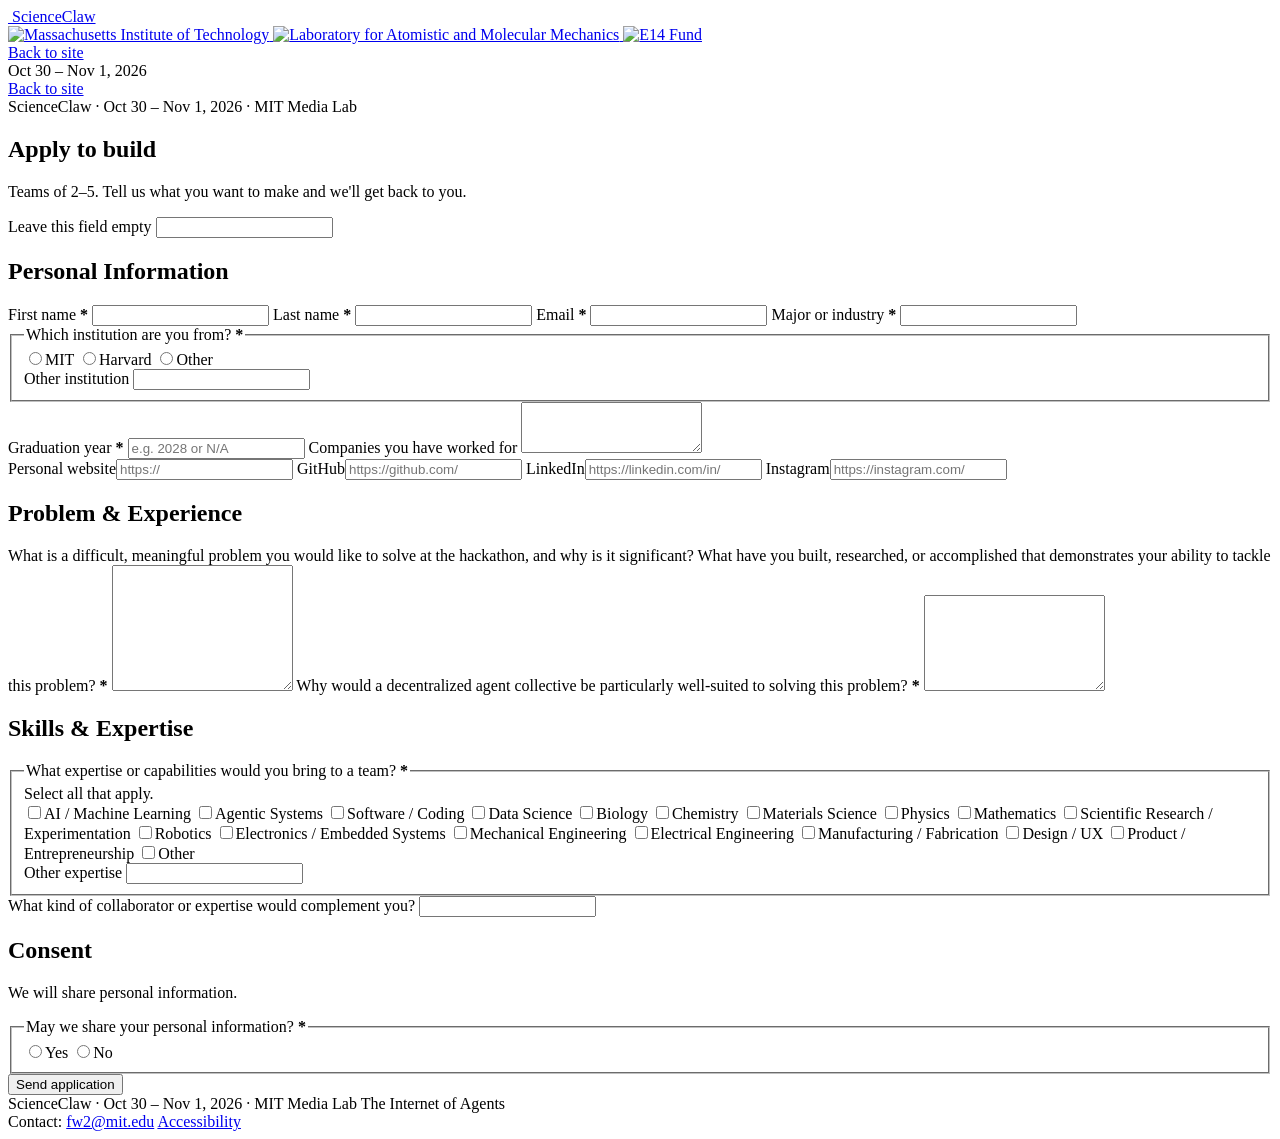
==== swarm/apply.html @ 1d2190c3 "feat: cut over to scienceclawhack.ai" ====
<!DOCTYPE html>
<html lang="en">
<head>
  <meta charset="UTF-8" />
  <meta name="viewport" content="width=device-width, initial-scale=1.0" />
  <title>Apply — ScienceClaw · The Internet of Agents Hackathon</title>
  <meta name="description" content="Apply to the ScienceClaw hackathon. MIT Media Lab, Oct 30 – Nov 1, 2026." />
  <link rel="canonical" href="https://scienceclawhack.ai/apply.html" />
  <link rel="icon" type="image/svg+xml" href="assets/logos/scienceclaw-favicon.svg?v=3" />
  <link rel="icon" type="image/png" sizes="32x32" href="assets/logos/scienceclaw-favicon-32.png?v=3" />
  <link rel="icon" type="image/x-icon" href="assets/logos/favicon.ico?v=3" />
  <link rel="apple-touch-icon" sizes="180x180" href="assets/logos/apple-touch-icon.png?v=3" />
  <link rel="preconnect" href="https://fonts.googleapis.com" />
  <link rel="preconnect" href="https://fonts.gstatic.com" crossorigin />
  <link href="https://fonts.googleapis.com/css2?family=Bitter:ital,opsz,wght@0,6..12,300;0,6..12,400;0,6..12,600;1,6..12,300;1,6..12,400&family=Inter:wght@300;400;500;600&family=IBM+Plex+Mono:wght@400;700&display=swap" rel="stylesheet" />
  <link rel="stylesheet" href="css/styles.css" />
</head>
<body class="apply-page">

  <!-- Unified identity and navigation header -->
  <header class="nav nav--scrolled">
    <div class="nav__identity-row" aria-label="Hackathon organizers">
      <a class="identity identity--scienceclaw" href="index.html" aria-label="ScienceClaw Hackathon home">
        <img class="identity__scienceclaw-mark" src="assets/logos/scienceclaw-mark.svg" alt="" />
        <span class="identity__scienceclaw-word">ScienceClaw</span>
      </a>
      <div class="identity__institutions">
        <a class="identity identity--mit" href="https://www.mit.edu/" target="_blank"
          rel="noopener noreferrer" aria-label="Visit the MIT website">
          <img src="assets/logos/mit-lockup.svg" alt="Massachusetts Institute of Technology" />
        </a>
        <a class="identity identity--lamm" href="https://lamm.mit.edu/" target="_blank"
          rel="noopener noreferrer" aria-label="Visit the LAMM website">
          <img class="identity__lamm-logo" src="assets/logos/LOGO_LAMM_full_black.svg"
            alt="Laboratory for Atomistic and Molecular Mechanics" />
        </a>
        <a class="identity identity--e14" href="https://www.e14.vc/" target="_blank"
          rel="noopener noreferrer" aria-label="Visit the E14 Fund website">
          <img src="assets/logos/e14-logo.svg" alt="E14 Fund" />
        </a>
      </div>
      <a class="nav__mobile-action" href="index.html">Back to site</a>
    </div>
    <div class="nav__bar nav__bar--apply">
      <span class="nav__date">Oct 30 – Nov 1, 2026</span>
      <nav class="nav__links" aria-label="Application navigation">
        <a href="index.html">Back to site</a>
      </nav>
    </div>
  </header>

  <main class="apply-main">
    <section class="apply-page__inner">
      <span class="apply__kicker">ScienceClaw · Oct 30 – Nov 1, 2026 · MIT Media Lab</span>
      <h1 class="apply-page__title">Apply to build</h1>
      <p class="apply-page__sub">Teams of 2–5. Tell us what you want to make and we'll get back to you.</p>

      <form class="apply-form" id="app-form" action="https://formspree.io/f/mljeldnn" method="POST">
        <input type="hidden" name="_subject" value="New ScienceClaw Hackathon application" />
        <label class="form-honeypot" aria-hidden="true">
          Leave this field empty
          <input name="_gotcha" type="text" tabindex="-1" autocomplete="off" />
        </label>

        <section class="apply-form__section" aria-labelledby="personal-info-heading">
          <h2 class="apply-form__section-title" id="personal-info-heading">Personal Information</h2>

          <div class="apply-form__grid">
            <label class="field">
              <span class="field__label">First name <b>*</b></span>
              <input name="first_name" type="text" autocomplete="given-name" required />
            </label>
            <label class="field">
              <span class="field__label">Last name <b>*</b></span>
              <input name="last_name" type="text" autocomplete="family-name" required />
            </label>
            <label class="field">
              <span class="field__label">Email <b>*</b></span>
              <input name="email" type="email" autocomplete="email" required />
            </label>
            <label class="field">
              <span class="field__label">Major or industry <b>*</b></span>
              <input name="major_or_industry" type="text" required />
            </label>
          </div>

          <fieldset class="question-group">
            <legend class="field__label">Which institution are you from? <b>*</b></legend>
            <div class="apply-form__choices">
              <label class="chk"><input type="radio" name="institution" value="MIT" required /><span>MIT</span></label>
              <label class="chk"><input type="radio" name="institution" value="Harvard" /><span>Harvard</span></label>
              <label class="chk"><input id="institution-other-choice" type="radio" name="institution" value="Other" /><span>Other</span></label>
            </div>
            <label class="field field--other">
              <span class="field__label">Other institution</span>
              <input id="institution-other" name="institution_other" type="text" autocomplete="organization" />
            </label>
          </fieldset>

          <div class="apply-form__grid">
            <label class="field">
              <span class="field__label">Graduation year <b>*</b></span>
              <input name="graduation_year" type="text" inputmode="numeric" placeholder="e.g. 2028 or N/A" required />
            </label>
            <label class="field">
              <span class="field__label">Companies you have worked for</span>
              <textarea name="companies" rows="3"></textarea>
            </label>
          </div>

          <div class="apply-form__grid">
            <label class="field"><span class="field__label">Personal website</span><input name="personal_website" type="url" placeholder="https://" /></label>
            <label class="field"><span class="field__label">GitHub</span><input name="github" type="url" placeholder="https://github.com/" /></label>
            <label class="field"><span class="field__label">LinkedIn</span><input name="linkedin" type="url" placeholder="https://linkedin.com/in/" /></label>
            <label class="field"><span class="field__label">Instagram</span><input name="instagram" type="url" placeholder="https://instagram.com/" /></label>
          </div>
        </section>

        <section class="apply-form__section" aria-labelledby="problem-heading">
          <h2 class="apply-form__section-title" id="problem-heading">Problem &amp; Experience</h2>

          <label class="field field--full">
            <span class="field__label">What is a difficult, meaningful problem you would like to solve at the hackathon, and why is it significant? What have you built, researched, or accomplished that demonstrates your ability to tackle this problem? <b>*</b></span>
            <textarea name="problem_and_experience" rows="8" maxlength="2400" required></textarea>
          </label>

          <label class="field field--full">
            <span class="field__label">Why would a decentralized agent collective be particularly well-suited to solving this problem? <b>*</b></span>
            <textarea name="collective_suitability" rows="6" maxlength="1800" required></textarea>
          </label>
        </section>

        <section class="apply-form__section" aria-labelledby="expertise-heading">
          <h2 class="apply-form__section-title" id="expertise-heading">Skills &amp; Expertise</h2>

          <fieldset class="question-group">
            <legend class="field__label">What expertise or capabilities would you bring to a team? <b>*</b></legend>
            <span class="field__hint">Select all that apply.</span>
            <div class="apply-form__checks apply-form__checks--expertise">
              <label class="chk"><input type="checkbox" name="expertise" value="AI / Machine Learning" /><span>AI / Machine Learning</span></label>
              <label class="chk"><input type="checkbox" name="expertise" value="Agentic Systems" /><span>Agentic Systems</span></label>
              <label class="chk"><input type="checkbox" name="expertise" value="Software / Coding" /><span>Software / Coding</span></label>
              <label class="chk"><input type="checkbox" name="expertise" value="Data Science" /><span>Data Science</span></label>
              <label class="chk"><input type="checkbox" name="expertise" value="Biology" /><span>Biology</span></label>
              <label class="chk"><input type="checkbox" name="expertise" value="Chemistry" /><span>Chemistry</span></label>
              <label class="chk"><input type="checkbox" name="expertise" value="Materials Science" /><span>Materials Science</span></label>
              <label class="chk"><input type="checkbox" name="expertise" value="Physics" /><span>Physics</span></label>
              <label class="chk"><input type="checkbox" name="expertise" value="Mathematics" /><span>Mathematics</span></label>
              <label class="chk"><input type="checkbox" name="expertise" value="Scientific Research / Experimentation" /><span>Scientific Research / Experimentation</span></label>
              <label class="chk"><input type="checkbox" name="expertise" value="Robotics" /><span>Robotics</span></label>
              <label class="chk"><input type="checkbox" name="expertise" value="Electronics / Embedded Systems" /><span>Electronics / Embedded Systems</span></label>
              <label class="chk"><input type="checkbox" name="expertise" value="Mechanical Engineering" /><span>Mechanical Engineering</span></label>
              <label class="chk"><input type="checkbox" name="expertise" value="Electrical Engineering" /><span>Electrical Engineering</span></label>
              <label class="chk"><input type="checkbox" name="expertise" value="Manufacturing / Fabrication" /><span>Manufacturing / Fabrication</span></label>
              <label class="chk"><input type="checkbox" name="expertise" value="Design / UX" /><span>Design / UX</span></label>
              <label class="chk"><input type="checkbox" name="expertise" value="Product / Entrepreneurship" /><span>Product / Entrepreneurship</span></label>
              <label class="chk"><input id="expertise-other-choice" type="checkbox" name="expertise" value="Other" /><span>Other</span></label>
            </div>
            <label class="field field--other">
              <span class="field__label">Other expertise</span>
              <input id="expertise-other" name="expertise_other" type="text" />
            </label>
          </fieldset>

          <label class="field field--full">
            <span class="field__label">What kind of collaborator or expertise would complement you?</span>
            <input name="complementary_collaborator" type="text" />
          </label>
        </section>

        <section class="apply-form__section" aria-labelledby="consent-heading">
          <h2 class="apply-form__section-title" id="consent-heading">Consent</h2>
          <p class="apply-form__section-note">We will share personal information.</p>
          <fieldset class="question-group">
            <legend class="field__label">May we share your personal information? <b>*</b></legend>
            <div class="apply-form__choices">
              <label class="chk"><input type="radio" name="public_sharing_consent" value="Yes" required /><span>Yes</span></label>
              <label class="chk"><input type="radio" name="public_sharing_consent" value="No" /><span>No</span></label>
            </div>
          </fieldset>
        </section>

        <div class="apply-form__row">
          <button class="btn btn--solid btn--big" id="app-submit" type="submit">Send application</button>
          <span class="apply-form__status" id="app-status" role="status" aria-live="polite"></span>
        </div>
      </form>

      <div class="apply-done" id="app-done" tabindex="-1" hidden>
        <p class="apply__kicker">Received</p>
        <h2 class="apply-page__title">Application received</h2>
        <p class="apply-page__sub">Your application was recorded successfully. Watch your email for updates.</p>
      </div>
    </section>
  </main>

  <footer class="footer">
    <span>ScienceClaw · Oct 30 – Nov 1, 2026 · MIT Media Lab</span>
    <span>The Internet of Agents</span>
    <nav class="footer__compliance" aria-label="Site information">
      <span>Contact: <a href="mailto:fw2@mit.edu">fw2@mit.edu</a></span>
      <a href="https://accessibility.mit.edu/">Accessibility</a>
    </nav>
  </footer>

  <script>
    const form = document.getElementById("app-form");
    const submit = document.getElementById("app-submit");
    const status = document.getElementById("app-status");
    const done = document.getElementById("app-done");
    const institutionOtherChoice = document.getElementById("institution-other-choice");
    const institutionOther = document.getElementById("institution-other");
    const expertiseOtherChoice = document.getElementById("expertise-other-choice");
    const expertiseOther = document.getElementById("expertise-other");
    const expertiseChoices = [...form.querySelectorAll("input[name=expertise]")];

    const updateOtherRequirements = () => {
      institutionOther.required = institutionOtherChoice.checked;
      expertiseOther.required = expertiseOtherChoice.checked;
    };

    const validateExpertise = () => {
      const hasExpertise = expertiseChoices.some((choice) => choice.checked);
      expertiseChoices[0].setCustomValidity(hasExpertise ? "" : "Choose at least one area of expertise.");
    };


    form.querySelectorAll("input[name=institution]").forEach((choice) => {
      choice.addEventListener("change", updateOtherRequirements);
    });
    expertiseChoices.forEach((choice) => {
      choice.addEventListener("change", () => {
        updateOtherRequirements();
        validateExpertise();
      });
    });

    form.addEventListener("submit", async (event) => {
      event.preventDefault();
      updateOtherRequirements();
      validateExpertise();
      if (!form.reportValidity()) return;

      submit.disabled = true;
      submit.textContent = "Sending…";
      status.textContent = "Submitting your application…";
      status.classList.remove("apply-form__status--error");

      try {
        const response = await fetch(form.action, {
          method: form.method,
          body: new FormData(form),
          headers: { Accept: "application/json" }
        });

        if (!response.ok) throw new Error("Submission failed");

        form.reset();
        form.hidden = true;
        done.hidden = false;
        done.focus();
      } catch (error) {
        status.textContent = "Unable to send your application. Please try again.";
        status.classList.add("apply-form__status--error");
        submit.disabled = false;
        submit.textContent = "Send application";
      }
    });
  </script>
</body>
</html>
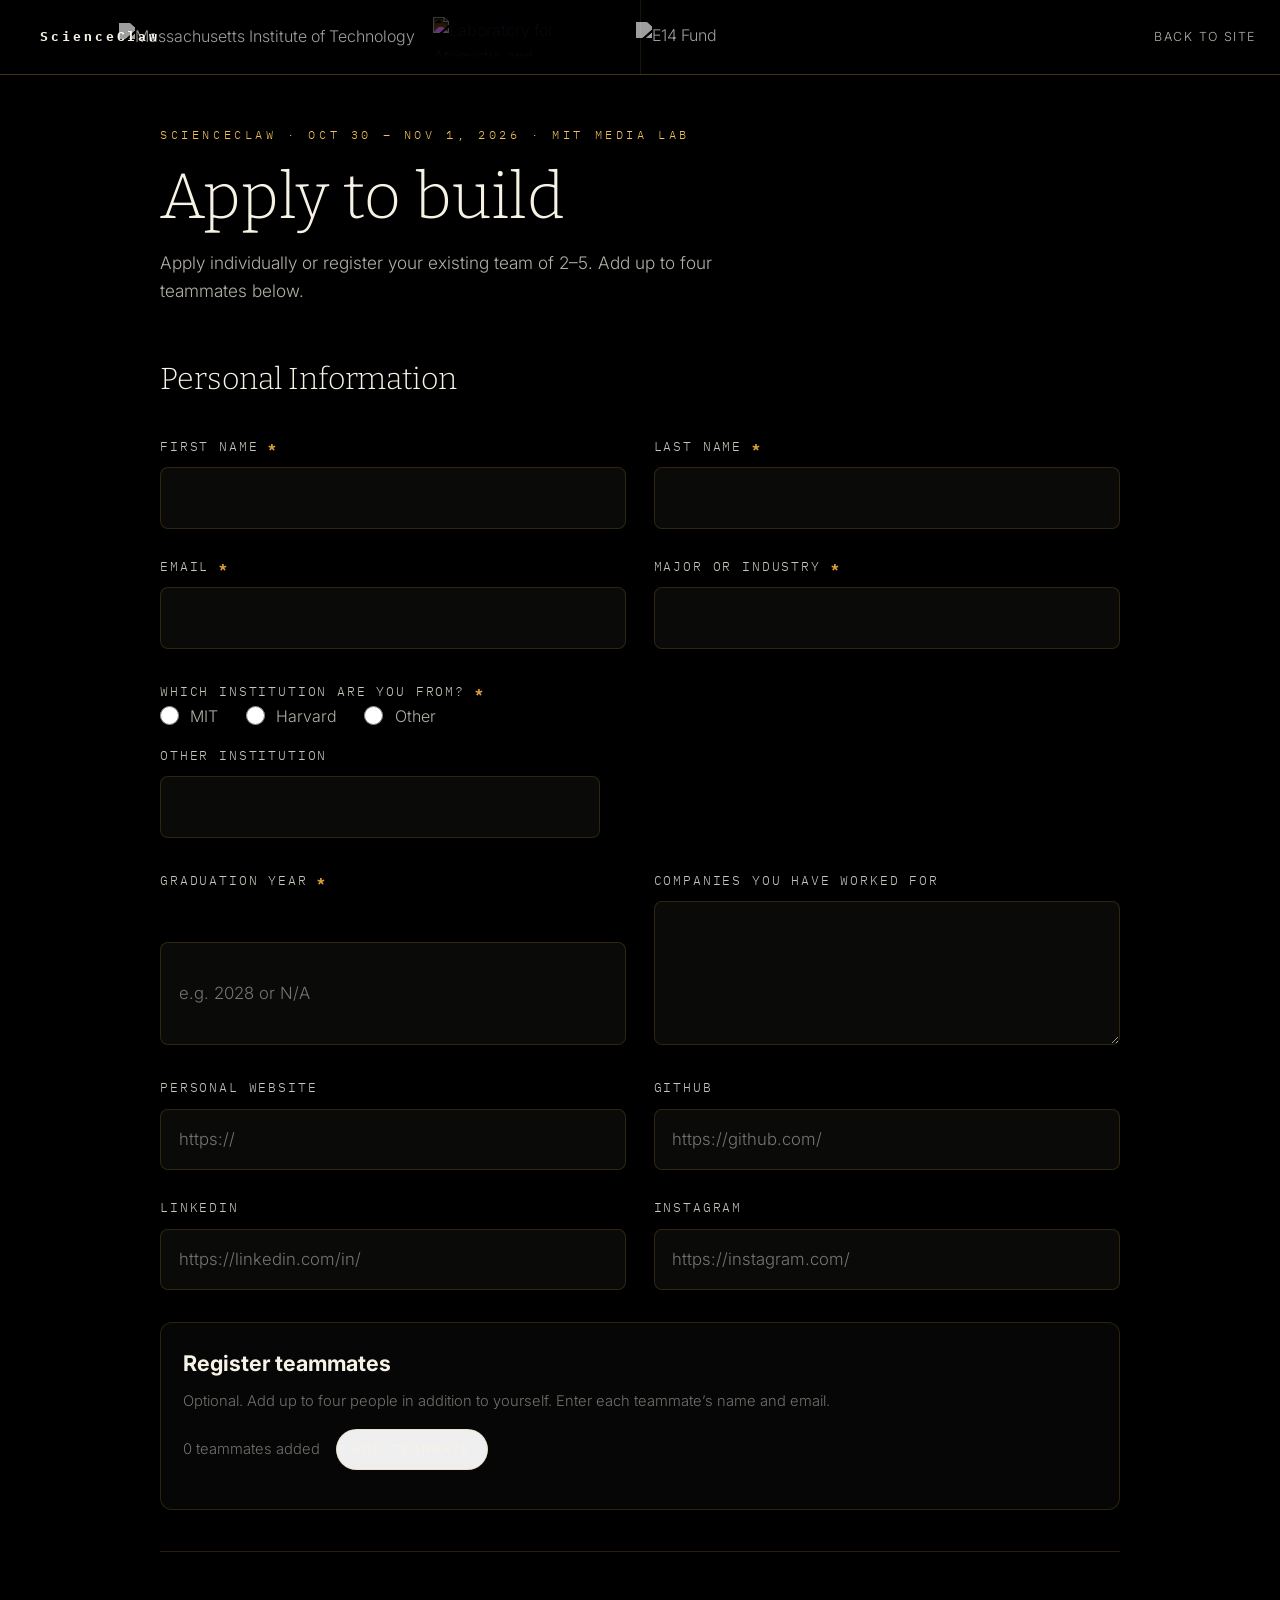
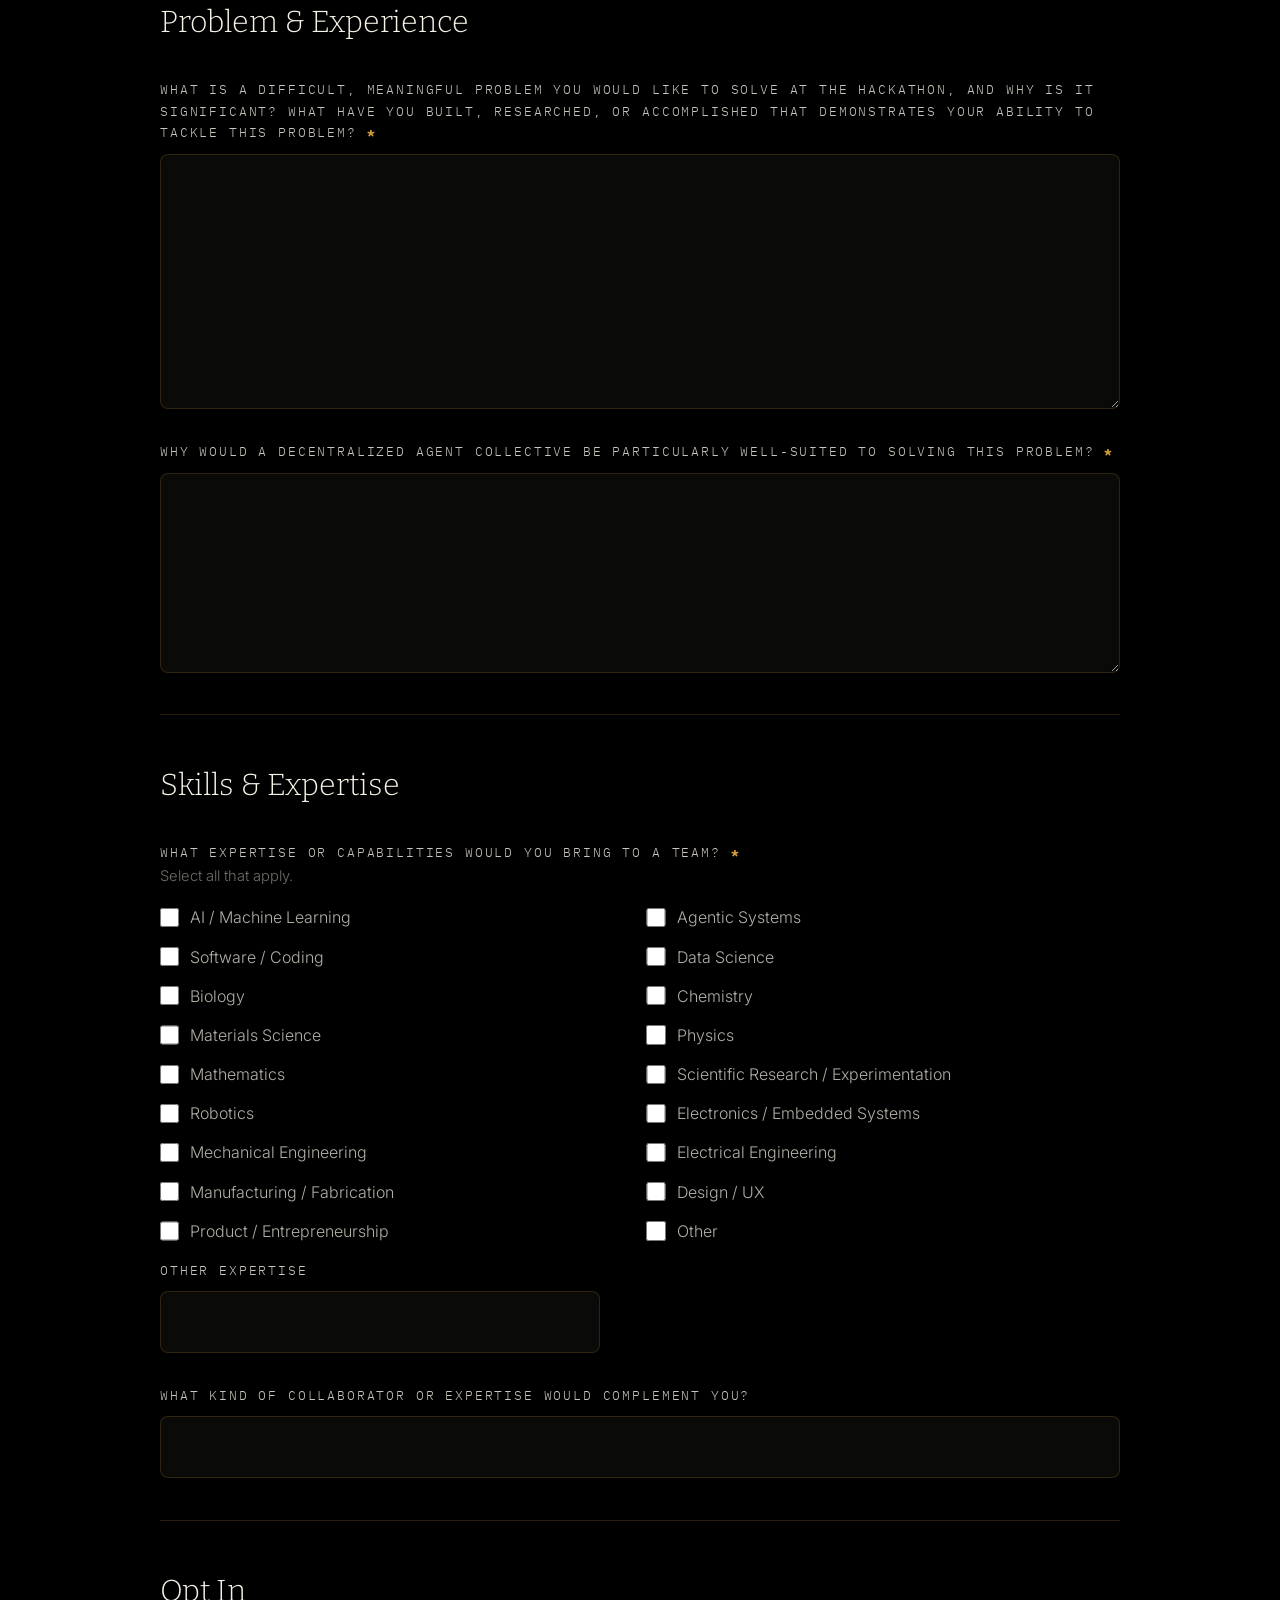
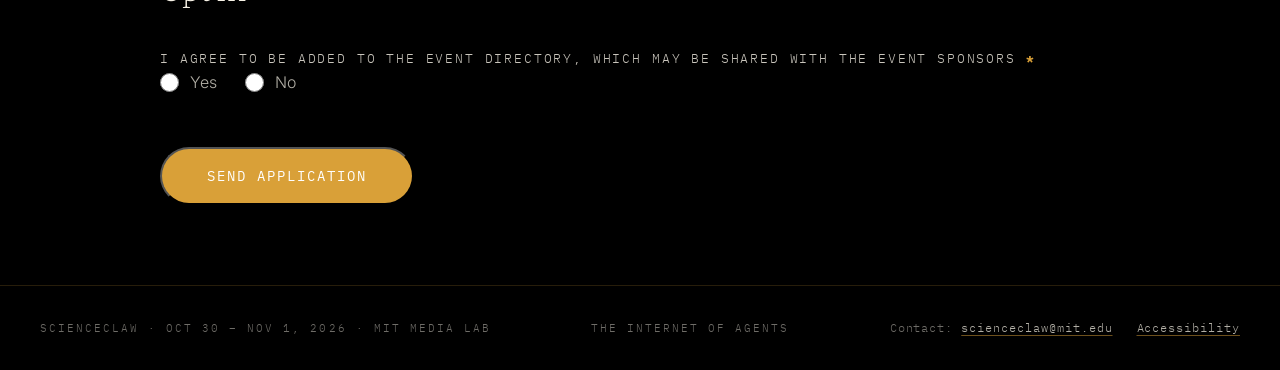
==== commit 6a2436ab: "feat: feature Hardmode as community partner" ====
--- a/swarm/apply.html
+++ b/swarm/apply.html
@@ -6,10 +6,10 @@
   <title>Apply — ScienceClaw · The Internet of Agents Hackathon</title>
   <meta name="description" content="Apply to the ScienceClaw hackathon. MIT Media Lab, Oct 30 – Nov 1, 2026." />
   <link rel="canonical" href="https://scienceclawhack.ai/apply.html" />
-  <link rel="icon" type="image/svg+xml" href="assets/logos/scienceclaw-favicon.svg?v=3" />
-  <link rel="icon" type="image/png" sizes="32x32" href="assets/logos/scienceclaw-favicon-32.png?v=3" />
-  <link rel="icon" type="image/x-icon" href="assets/logos/favicon.ico?v=3" />
-  <link rel="apple-touch-icon" sizes="180x180" href="assets/logos/apple-touch-icon.png?v=3" />
+  <link rel="icon" type="image/svg+xml" href="assets/logos/scienceclaw-favicon.svg?v=7" />
+  <link rel="icon" type="image/png" sizes="32x32" href="assets/logos/scienceclaw-favicon-32.png?v=7" />
+  <link rel="icon" type="image/x-icon" href="assets/logos/favicon.ico?v=7" />
+  <link rel="apple-touch-icon" sizes="180x180" href="assets/logos/apple-touch-icon.png?v=7" />
   <link rel="preconnect" href="https://fonts.googleapis.com" />
   <link rel="preconnect" href="https://fonts.gstatic.com" crossorigin />
   <link href="https://fonts.googleapis.com/css2?family=Bitter:ital,opsz,wght@0,6..12,300;0,6..12,400;0,6..12,600;1,6..12,300;1,6..12,400&family=Inter:wght@300;400;500;600&family=IBM+Plex+Mono:wght@400;700&display=swap" rel="stylesheet" />
@@ -53,7 +53,7 @@
     <section class="apply-page__inner">
       <span class="apply__kicker">ScienceClaw · Oct 30 – Nov 1, 2026 · MIT Media Lab</span>
       <h1 class="apply-page__title">Apply to build</h1>
-      <p class="apply-page__sub">Teams of 2–5. Tell us what you want to make and we'll get back to you.</p>
+      <p class="apply-page__sub">Apply individually or register your existing team of 2–5. Add up to four teammates below.</p>
 
       <form class="apply-form" id="app-form" action="https://formspree.io/f/mljeldnn" method="POST">
         <input type="hidden" name="_subject" value="New ScienceClaw Hackathon application" />
@@ -113,6 +113,40 @@
             <label class="field"><span class="field__label">GitHub</span><input name="github" type="url" placeholder="https://github.com/" /></label>
             <label class="field"><span class="field__label">LinkedIn</span><input name="linkedin" type="url" placeholder="https://linkedin.com/in/" /></label>
             <label class="field"><span class="field__label">Instagram</span><input name="instagram" type="url" placeholder="https://instagram.com/" /></label>
+          </div>
+
+          <div class="team-registration" aria-labelledby="team-registration-title">
+            <div class="team-registration__heading">
+              <div>
+                <h3 class="team-registration__title" id="team-registration-title">Register teammates</h3>
+                <p class="field__hint">Optional. Add up to four people in addition to yourself. Enter each teammate’s name and email.</p>
+              </div>
+              <div class="team-registration__controls">
+                <span class="field__hint" id="team-member-count" role="status" aria-live="polite">0 teammates added</span>
+                <button class="btn btn--ghost" id="add-team-member" type="button">Add teammate</button>
+              </div>
+            </div>
+            <div class="team-members" id="team-members"></div>
+            <template id="team-member-template">
+              <fieldset class="team-member">
+                <legend class="field__label">Teammate __INDEX__</legend>
+                <button class="team-member__remove" type="button" aria-label="Remove teammate __INDEX__">Remove</button>
+                <div class="apply-form__grid">
+                  <label class="field">
+                    <span class="field__label">First name <b>*</b></span>
+                    <input name="team_member___INDEX___first_name" type="text" autocomplete="given-name" required />
+                  </label>
+                  <label class="field">
+                    <span class="field__label">Last name <b>*</b></span>
+                    <input name="team_member___INDEX___last_name" type="text" autocomplete="family-name" required />
+                  </label>
+                  <label class="field field--full">
+                    <span class="field__label">Email <b>*</b></span>
+                    <input name="team_member___INDEX___email" type="email" autocomplete="email" required />
+                  </label>
+                </div>
+              </fieldset>
+            </template>
           </div>
         </section>
 
@@ -168,11 +202,10 @@
           </label>
         </section>
 
-        <section class="apply-form__section" aria-labelledby="consent-heading">
-          <h2 class="apply-form__section-title" id="consent-heading">Consent</h2>
-          <p class="apply-form__section-note">We will share personal information.</p>
+        <section class="apply-form__section" aria-labelledby="opt-in-heading">
+          <h2 class="apply-form__section-title" id="opt-in-heading">Opt In</h2>
           <fieldset class="question-group">
-            <legend class="field__label">May we share your personal information? <b>*</b></legend>
+            <legend class="field__label">I agree to be added to the event directory, which may be shared with the event sponsors <b>*</b></legend>
             <div class="apply-form__choices">
               <label class="chk"><input type="radio" name="public_sharing_consent" value="Yes" required /><span>Yes</span></label>
               <label class="chk"><input type="radio" name="public_sharing_consent" value="No" /><span>No</span></label>
@@ -198,7 +231,7 @@
     <span>ScienceClaw · Oct 30 – Nov 1, 2026 · MIT Media Lab</span>
     <span>The Internet of Agents</span>
     <nav class="footer__compliance" aria-label="Site information">
-      <span>Contact: <a href="mailto:fw2@mit.edu">fw2@mit.edu</a></span>
+      <span>Contact: <a href="mailto:scienceclaw@mit.edu">scienceclaw@mit.edu</a></span>
       <a href="https://accessibility.mit.edu/">Accessibility</a>
     </nav>
   </footer>
@@ -213,6 +246,54 @@
     const expertiseOtherChoice = document.getElementById("expertise-other-choice");
     const expertiseOther = document.getElementById("expertise-other");
     const expertiseChoices = [...form.querySelectorAll("input[name=expertise]")];
+    const teamMembers = document.getElementById("team-members");
+    const teamMemberTemplate = document.getElementById("team-member-template");
+    const addTeamMemberButton = document.getElementById("add-team-member");
+    const teamMemberCount = document.getElementById("team-member-count");
+    const maxTeamMembers = 4;
+
+    const renumberTeamMembers = () => {
+      const members = [...teamMembers.querySelectorAll(".team-member")];
+      members.forEach((member, index) => {
+        const memberNumber = index + 1;
+        member.querySelector("legend").textContent = `Teammate ${memberNumber}`;
+        member.querySelectorAll("[name]").forEach((input) => {
+          input.name = input.name.replace(/team_member_\d+_/, `team_member_${memberNumber}_`);
+        });
+        member.querySelector(".team-member__remove").setAttribute(
+          "aria-label",
+          `Remove teammate ${memberNumber}`
+        );
+      });
+
+      addTeamMemberButton.disabled = members.length >= maxTeamMembers;
+      teamMemberCount.textContent = `${members.length} teammate${members.length === 1 ? "" : "s"} added`;
+    };
+
+    addTeamMemberButton.addEventListener("click", () => {
+      if (teamMembers.querySelectorAll(".team-member").length >= maxTeamMembers) return;
+
+      const member = teamMemberTemplate.content.firstElementChild.cloneNode(true);
+      const memberNumber = teamMembers.querySelectorAll(".team-member").length + 1;
+      member.querySelector("legend").textContent = `Teammate ${memberNumber}`;
+      member.querySelectorAll("[name]").forEach((input) => {
+        input.name = input.name.replaceAll("__INDEX__", memberNumber);
+      });
+      member.querySelector(".team-member__remove").setAttribute(
+        "aria-label",
+        `Remove teammate ${memberNumber}`
+      );
+      teamMembers.append(member);
+      renumberTeamMembers();
+      member.querySelector('input[name$="first_name"]').focus();
+    });
+
+    teamMembers.addEventListener("click", (event) => {
+      if (!event.target.closest(".team-member__remove")) return;
+      event.target.closest(".team-member").remove();
+      renumberTeamMembers();
+      addTeamMemberButton.focus();
+    });
 
     const updateOtherRequirements = () => {
       institutionOther.required = institutionOtherChoice.checked;
--- a/swarm/css/styles.css
+++ b/swarm/css/styles.css
@@ -0,0 +1,1188 @@
+/* ============================================================
+   SCIENCECLAW — The Internet of Agents  ·  GOLD FORK
+   Abyssal black + glowing gold · stenciled cybernetic anemones
+   ============================================================ */
+
+:root {
+  --bg: #050505;
+  --bg-deep: #000000;
+  --ink: #f7f2e6;
+  --ink-dim: rgba(247, 242, 230, 0.72);
+  --ink-faint: rgba(247, 242, 230, 0.45);
+  --accent: #d9a038;
+  --accent-warm: #ffdf8a;
+  --accent-soft: #f2c15a;
+  --line: rgba(217, 160, 56, 0.18);
+  --panel: rgba(6, 6, 8, 0.6);
+  --serif: "Bitter", Georgia, serif;
+  --sans: "Inter", system-ui, sans-serif;
+  --mono: "IBM Plex Mono", ui-monospace, monospace;
+}
+
+* { margin: 0; padding: 0; box-sizing: border-box; }
+
+html { scroll-behavior: smooth; }
+
+body {
+  background: var(--bg-deep);
+  color: var(--ink);
+  font-family: var(--sans);
+  font-weight: 300;
+  line-height: 1.65;
+  overflow-x: hidden;
+  -webkit-font-smoothing: antialiased;
+}
+
+::selection { background: var(--accent); color: var(--bg-deep); }
+
+/* ---------- Fixed scene layers ---------- */
+
+#scene {
+  position: fixed;
+  inset: 0;
+  width: 100%;
+  height: 100%;
+  z-index: 0;
+  display: block;
+}
+
+.grain {
+  position: fixed;
+  inset: -50%;
+  z-index: 2;
+  pointer-events: none;
+  opacity: 0.05;
+  background-image: url("data:image/svg+xml,%3Csvg xmlns='http://www.w3.org/2000/svg' width='300' height='300'%3E%3Cfilter id='n'%3E%3CfeTurbulence type='fractalNoise' baseFrequency='0.85' numOctaves='2'/%3E%3C/filter%3E%3Crect width='100%25' height='100%25' filter='url(%23n)'/%3E%3C/svg%3E");
+  animation: grain 7s steps(10) infinite;
+}
+
+@keyframes grain {
+  0%,100% { transform: translate(0,0); } 20% { transform: translate(-4%,3%); }
+  40% { transform: translate(3%,-5%); } 60% { transform: translate(-3%,-2%); }
+  80% { transform: translate(4%,4%); }
+}
+
+/* stenciled cybernetic anemone tentacles (left/right edges) */
+.tentacle-layer {
+  position: fixed;
+  inset: 0;
+  width: 100%;
+  height: 100%;
+  z-index: 2;
+  pointer-events: none;
+  opacity: 0.9;
+}
+
+main {
+  position: relative;
+  z-index: 3;
+  transition: opacity 0.5s ease;
+}
+
+/* gentle darkening veil over the scene when reading content */
+.scene-veil {
+  position: fixed;
+  inset: 0;
+  z-index: 1;
+  pointer-events: none;
+  background: var(--bg-deep);
+  opacity: 0;
+  transition: opacity 0.6s ease;
+}
+
+body[data-scrolled] .scene-veil { opacity: 0.45; }
+
+/* static fallback if WebGL is unavailable */
+body.no-webgl #scene { display: none; }
+body.no-webgl {
+  background:
+    radial-gradient(ellipse 90% 45% at 62% 42%, rgba(217, 160, 56, 0.22), transparent 65%),
+    linear-gradient(to top, #1a1204 0%, #050505 38%, #000000 75%);
+}
+
+/* ---------- Unified identity and navigation header ---------- */
+
+.nav {
+  position: fixed;
+  inset: 0 0 auto;
+  z-index: 10;
+  display: grid;
+  grid-template-columns: minmax(600px, 1fr) minmax(640px, 1fr);
+  align-items: center;
+  color: var(--ink);
+  background: rgba(0, 0, 0, 0.76);
+  border-bottom: 1px solid var(--line);
+  backdrop-filter: blur(14px);
+  -webkit-backdrop-filter: blur(14px);
+  transition: background 0.35s ease, border-color 0.35s ease;
+}
+
+.nav--scrolled {
+  background: rgba(0, 0, 0, 0.92);
+  border-bottom-color: rgba(217, 160, 56, 0.32);
+}
+
+.nav__identity-row {
+  width: 100%;
+  min-height: 74px;
+  padding: 0.55rem 1.5rem;
+  display: grid;
+  grid-template-columns: minmax(220px, 1.15fr) minmax(0, 3fr);
+  align-items: center;
+  column-gap: clamp(2rem, 3vw, 3rem);
+}
+
+.identity {
+  min-width: 0;
+  height: 54px;
+  display: flex;
+  align-items: center;
+  justify-content: center;
+  gap: 0.72rem;
+  padding-inline: clamp(0.45rem, 1vw, 0.9rem);
+  color: var(--ink);
+  text-decoration: none;
+}
+
+.identity img {
+  display: block;
+  width: auto;
+  max-width: 100%;
+}
+
+.identity--scienceclaw {
+  justify-self: stretch;
+  justify-content: flex-start;
+}
+
+.identity--scienceclaw .identity__scienceclaw-logo {
+  display: block;
+  width: 176px;
+  max-width: 100%;
+  height: auto;
+  max-height: 44px;
+}
+
+.identity__institutions {
+  min-width: 0;
+  display: flex;
+  align-items: center;
+  justify-content: center;
+  gap: clamp(1.5rem, 2vw, 2rem);
+}
+
+.identity__institutions > .identity {
+  flex: 0 0 auto;
+  padding-inline: 0;
+}
+
+.identity__scienceclaw-mark {
+  height: 40px;
+  filter: none;
+  animation: scienceclaw-float 3.2s ease-in-out infinite;
+}
+
+@keyframes scienceclaw-float {
+  0%, 100% { transform: translate3d(0, 2px, 0); }
+  50% { transform: translate3d(0, -2px, 0); }
+}
+
+.identity__scienceclaw-word {
+  font-family: var(--mono);
+  font-size: 0.92rem;
+  font-weight: 700;
+  letter-spacing: 0.26em;
+  color: var(--ink);
+}
+
+.identity--mit img {
+  height: 32px;
+  filter: brightness(0) invert(1);
+}
+
+.identity--lamm {
+  margin-left: -4px;
+}
+
+.identity--lamm .identity__lamm-logo {
+  display: block;
+  width: 190px;
+  max-width: none;
+  max-height: 40px;
+  height: auto;
+  filter: invert(1);
+}
+
+.identity--e14 img {
+  height: 34px;
+  filter: brightness(0) invert(1);
+}
+
+.identity--e14 { margin-left: 6px; }
+
+.identity--mit,
+.identity--lamm,
+.identity--e14 {
+  opacity: 0.62;
+  transition: opacity 0.2s ease, outline-color 0.2s ease;
+}
+
+.identity__institutions > a.identity:hover { opacity: 0.82; }
+
+.identity__institutions > a.identity:focus-visible {
+  opacity: 0.9;
+  outline: 1px solid var(--accent-soft);
+  outline-offset: 5px;
+  border-radius: 3px;
+}
+
+.nav__bar {
+  min-height: 74px;
+  padding: 0 1.5rem 0 0.75rem;
+  display: flex;
+  align-items: center;
+  justify-content: flex-end;
+  gap: clamp(1.25rem, 2vw, 2.5rem);
+  border-left: 1px solid rgba(217, 160, 56, 0.12);
+}
+
+.nav__date {
+  display: none;
+}
+
+.nav__links {
+  display: flex;
+  justify-self: center;
+  gap: clamp(0.9rem, 1.45vw, 1.55rem);
+}
+
+.nav__links a {
+  color: var(--ink-dim);
+  text-decoration: none;
+  font-size: 0.78rem;
+  letter-spacing: 0.12em;
+  text-transform: uppercase;
+  transition: color 0.25s;
+}
+
+.nav__links a:hover {
+  color: var(--accent-soft);
+}
+
+.nav__cta,
+.nav__mobile-action {
+  font-family: var(--mono);
+  font-size: 0.74rem;
+  letter-spacing: 0.13em;
+  text-transform: uppercase;
+  color: var(--bg-deep);
+  background: var(--ink);
+  padding: 0.48rem 1.15rem;
+  border-radius: 999px;
+  text-decoration: none;
+  transition: transform 0.25s ease, box-shadow 0.25s ease;
+}
+
+.nav__cta:hover,
+.nav__mobile-action:hover {
+  transform: translateY(-2px);
+  box-shadow: 0 6px 30px rgba(217, 160, 56, 0.45);
+}
+
+.nav__mobile-action {
+  display: none;
+}
+
+@media (max-width: 1240px) {
+  .nav {
+    display: block;
+  }
+
+  .nav__identity-row {
+    min-height: 102px;
+    padding: 0.55rem 1rem 0.65rem;
+    grid-template-columns: repeat(3, minmax(0, 1fr));
+    grid-template-rows: 42px 38px;
+    gap: 0.35rem 0.8rem;
+  }
+
+  .identity {
+    height: 38px;
+    padding-inline: 0;
+  }
+
+  .identity--scienceclaw {
+    grid-column: 1 / 3;
+    grid-row: 1;
+    justify-self: start;
+    justify-content: flex-start;
+  }
+
+  .identity__institutions {
+    grid-column: 1 / -1;
+    grid-row: 2;
+    gap: clamp(1.25rem, 6vw, 4rem);
+  }
+
+  .identity__scienceclaw-mark {
+    height: 30px;
+  }
+
+  .identity--scienceclaw .identity__scienceclaw-logo { width: 152px; }
+
+  .identity__scienceclaw-word {
+    font-size: 0.78rem;
+    letter-spacing: 0.2em;
+  }
+
+  .identity--mit img {
+    width: min(100%, 96px);
+    height: auto;
+    max-height: 25px;
+  }
+
+  .identity__institutions > .identity--mit {
+    width: 96px;
+    flex-basis: 96px;
+  }
+
+  .identity--lamm .identity__lamm-logo {
+    width: 145px;
+    max-height: 30px;
+  }
+
+  .identity--e14 img {
+    height: 27px;
+  }
+
+  .nav__mobile-action {
+    display: inline-flex;
+    grid-column: 3;
+    grid-row: 1;
+    justify-self: end;
+    align-self: center;
+    padding: 0.42rem 0.8rem;
+    font-size: 0.64rem;
+  }
+
+  .nav__bar {
+    display: none;
+  }
+
+  .hero {
+    padding-top: 8.5rem;
+  }
+
+  .apply-main {
+    padding-top: 8.5rem;
+  }
+}
+
+@media (max-width: 480px) {
+  .nav__identity-row {
+    min-height: 0;
+    grid-template-columns: minmax(10.5rem, 1fr) minmax(0, auto);
+    grid-template-rows: auto auto;
+    gap: 0.55rem 0.8rem;
+    padding-bottom: 0.75rem;
+  }
+
+  .identity--scienceclaw {
+    grid-column: 1;
+  }
+
+  .identity__institutions {
+    grid-column: 1 / -1;
+    flex-wrap: wrap;
+    gap: 0.35rem;
+  }
+
+  .nav__mobile-action {
+    grid-column: 2;
+  }
+
+}
+
+@media (min-width: 1241px) and (max-width: 1500px) {
+  .nav__identity-row {
+    padding-inline: 1rem;
+    grid-template-columns: 185px minmax(0, 1fr);
+    column-gap: 10px;
+  }
+
+  .identity__scienceclaw-mark { height: 34px; }
+  .identity__scienceclaw-word {
+    font-size: 0.82rem;
+    letter-spacing: 0.22em;
+  }
+
+  .identity__institutions { gap: 22px; }
+  .identity--mit img { height: 28px; }
+
+  .identity--lamm .identity__lamm-logo { width: 175px; }
+  .identity--e14 img { height: 30px; }
+}
+
+/* ---------- Hero ---------- */
+
+.hero {
+  min-height: 100vh;
+  display: flex;
+  flex-direction: column;
+  justify-content: center;
+  align-items: center;
+  text-align: center;
+  padding: 7.5rem 1.5rem 4rem;
+  position: relative;
+  overflow: hidden;
+}
+
+/* soft radial shadow behind hero text for readability */
+.hero::before {
+  content: "";
+  position: absolute;
+  inset: -10% -20%;
+  z-index: -1;
+  background: radial-gradient(
+    ellipse 55% 48% at 50% 46%,
+    rgba(0, 0, 0, 0.82),
+    rgba(0, 0, 0, 0.4) 55%,
+    transparent 75%
+  );
+  pointer-events: none;
+}
+
+.hero > * { text-shadow: 0 2px 30px rgba(0, 0, 0, 0.7); }
+
+.hero__meta {
+  display: flex; align-items: center; gap: 0.9rem;
+  font-family: var(--mono);
+  font-size: 0.78rem;
+  letter-spacing: 0.3em;
+  text-transform: uppercase;
+  color: var(--ink-dim);
+  margin-bottom: 0.9rem;
+  animation: fadeUp 1s ease 0.2s both;
+}
+
+.hero__meta-dot {
+  width: 6px; height: 6px; border-radius: 50%;
+  background: var(--accent);
+  box-shadow: 0 0 12px var(--accent);
+}
+
+.hero__claw {
+  display: block;
+  width: clamp(82px, 8vw, 120px);
+  height: auto;
+  margin-bottom: 0.55rem;
+  animation: scienceclaw-float 3.2s ease-in-out infinite;
+  filter: drop-shadow(0 0 16px rgba(217, 160, 56, 0.28));
+}
+
+.hero__title {
+  font-family: var(--serif);
+  font-weight: 300;
+  font-size: clamp(3rem, 8vw, 6.8rem);
+  line-height: 1.12;
+  letter-spacing: -0.02em;
+}
+
+.hero__line { display: block; animation: fadeUp 1.1s cubic-bezier(0.2, 0.7, 0.2, 1) both; }
+.hero__line:nth-child(2) { animation-delay: 0.15s; }
+
+.hero__line--subtitle {
+  max-width: min(900px, 90vw);
+  margin: 0.7em auto 0;
+  color: var(--ink-dim);
+  font-family: var(--sans);
+  font-size: clamp(1rem, 1.65vw, 1.5rem);
+  font-weight: 300;
+  letter-spacing: 0.01em;
+  line-height: 1.4;
+  text-transform: none;
+}
+
+.hero__title em {
+  font-style: italic;
+  background: linear-gradient(100deg, var(--accent-warm) 0%, var(--accent) 45%, var(--accent-soft) 100%);
+  -webkit-background-clip: text;
+  background-clip: text;
+  -webkit-text-fill-color: transparent;
+}
+
+/* ---------- Apply page ---------- */
+
+.apply-page { background: var(--bg-deep); }
+
+.apply-main {
+  min-height: 100svh;
+  display: flex;
+  align-items: center;
+  justify-content: center;
+  padding: 7.5rem 2rem 5rem;
+}
+
+.apply-page__inner { max-width: 960px; width: 100%; }
+
+.apply-page__title {
+  font-family: var(--serif);
+  font-weight: 300;
+  font-size: clamp(2.4rem, 5vw, 4rem);
+  line-height: 1.1;
+  margin: 1rem 0 1rem;
+}
+
+.apply-page__sub { color: var(--ink-dim); margin-bottom: 3rem; max-width: 52ch; font-size: 1.08rem; }
+.apply-page__sub a { color: var(--accent-soft); }
+
+.apply-form { display: grid; gap: 2.6rem; }
+
+.apply-form__section {
+  display: grid;
+  gap: 2rem;
+  padding-top: 2.8rem;
+  border-top: 1px solid var(--line);
+}
+
+.apply-form__section:first-of-type { padding-top: 0; border-top: 0; }
+
+.apply-form__section-title {
+  font-family: var(--serif);
+  font-size: 1.9rem;
+  font-weight: 300;
+  color: var(--ink);
+}
+
+.apply-form__grid {
+  display: grid;
+  gap: 1.7rem;
+  grid-template-columns: 1fr 1fr;
+}
+@media (max-width: 640px) { .apply-form__grid { grid-template-columns: 1fr; } }
+
+.field { display: grid; gap: 0.6rem; }
+.field--full { grid-column: 1 / -1; }
+
+.field__label {
+  font-family: var(--mono);
+  font-size: 0.82rem;
+  letter-spacing: 0.14em;
+  text-transform: uppercase;
+  color: rgba(247, 242, 230, 0.82);
+}
+.field__label b { color: var(--accent); }
+
+.field input,
+.field select,
+.field textarea {
+  background: rgba(247, 242, 230, 0.04);
+  border: 1px solid var(--line);
+  border-radius: 8px;
+  padding: 1rem 1.1rem;
+  min-height: 3.45rem;
+  color: var(--ink);
+  font: inherit;
+  font-size: 1.05rem;
+  transition: border-color 0.25s ease, box-shadow 0.25s ease;
+}
+.field select option { background: var(--bg); color: var(--ink); }
+.field textarea { resize: vertical; min-height: 9rem; }
+
+.field__hint {
+  color: var(--ink-faint);
+  font-size: 0.92rem;
+}
+
+.apply-form__section-note {
+  color: var(--ink-faint);
+  font-size: 0.98rem;
+  line-height: 1.6;
+}
+
+.team-registration {
+  display: grid;
+  gap: 1rem;
+  padding: 1.4rem;
+  border: 1px solid var(--line);
+  border-radius: 12px;
+  background: rgba(247, 242, 230, 0.025);
+}
+
+.team-registration__heading,
+.team-registration__controls {
+  display: flex;
+  align-items: center;
+  justify-content: space-between;
+  gap: 1rem;
+}
+
+.team-registration__heading { flex-wrap: wrap; }
+.team-registration__title { margin-bottom: 0.45rem; font-size: 1.35rem; }
+.team-registration__controls { flex-wrap: wrap; }
+.team-registration__controls .btn { padding: 0.7rem 1rem; }
+.team-registration__controls .btn:disabled { opacity: 0.55; cursor: not-allowed; }
+
+.team-member {
+  min-width: 0;
+  display: grid;
+  gap: 1rem;
+  padding: 1.2rem;
+  border: 1px solid var(--line);
+  border-radius: 10px;
+}
+
+.team-member__remove {
+  justify-self: end;
+  padding: 0.2rem 0;
+  border: 0;
+  background: none;
+  color: var(--accent-soft);
+  font: inherit;
+  text-decoration: underline;
+  cursor: pointer;
+}
+
+.team-member__remove:focus-visible {
+  outline: 2px solid var(--accent);
+  outline-offset: 3px;
+}
+
+.field input:focus,
+.field select:focus,
+.field textarea:focus {
+  outline: none;
+  border-color: var(--accent);
+  box-shadow: 0 0 0 3px rgba(217, 160, 56, 0.12);
+}
+
+.question-group {
+  min-width: 0;
+  border: 0;
+  padding: 0;
+  display: grid;
+  gap: 1rem;
+}
+
+.field--other { max-width: 440px; }
+
+.apply-form__choices {
+  display: flex;
+  flex-wrap: wrap;
+  gap: 0.9rem 1.7rem;
+}
+
+.apply-form__checks { display: grid; gap: 0.8rem; grid-template-columns: 1fr 1fr; }
+@media (max-width: 640px) { .apply-form__checks { grid-template-columns: 1fr; } }
+
+.chk { display: flex; gap: 0.7rem; align-items: center; font-size: 1rem; color: var(--ink-dim); cursor: pointer; }
+.chk input { accent-color: var(--accent); width: 1.2rem; height: 1.2rem; }
+
+.apply-form__row { display: flex; align-items: center; gap: 1.2rem; margin-top: 0.6rem; }
+.apply-form__row button:disabled { opacity: 0.6; cursor: wait; transform: none; }
+
+.apply-form__status {
+  font-family: var(--mono);
+  font-size: 0.78rem;
+  letter-spacing: 0.06em;
+  color: var(--accent-soft);
+}
+.apply-form__status--error { color: #ff9f8a; }
+
+.apply-done { padding: 2rem 0; outline: none; }
+
+.form-honeypot {
+  position: absolute;
+  width: 1px;
+  height: 1px;
+  overflow: hidden;
+  clip-path: inset(50%);
+  white-space: nowrap;
+}
+
+@media (max-width: 640px) {
+  .apply-main { padding: 7rem 1rem 3rem; }
+  .apply-form__row { align-items: flex-start; flex-direction: column; }
+  .team-registration { padding: 1rem; }
+  .team-registration__controls { align-items: flex-start; flex-direction: column; }
+  .team-member { padding: 1rem; }
+}
+
+@media (max-width: 480px) {
+  .hero { padding-top: 12rem; }
+  .apply-main { padding: 12rem 1rem 3rem; }
+}
+
+
+.hero__actions {
+  display: flex; gap: 1rem; margin-top: 2rem;
+  animation: fadeUp 1s ease 0.6s both;
+}
+
+.hero__stats {
+  display: flex; gap: 3rem; margin-top: 4rem;
+  animation: fadeUp 1s ease 0.75s both;
+}
+
+.stat { display: flex; flex-direction: column; gap: 0.15rem; }
+
+.stat__k {
+  font-family: var(--serif);
+  font-size: 1.6rem;
+  color: var(--ink);
+}
+
+.stat__v {
+  font-family: var(--mono);
+  font-size: 0.68rem;
+  letter-spacing: 0.2em;
+  text-transform: uppercase;
+  color: var(--ink-faint);
+}
+
+.hero__scrollcue {
+  position: absolute;
+  bottom: 2.2rem; left: 50%;
+  transform: translateX(-50%);
+  width: 1px; height: 56px;
+  background: var(--line);
+  overflow: hidden;
+}
+
+.hero__scrollcue span {
+  position: absolute;
+  left: 0; top: -50%;
+  width: 100%; height: 50%;
+  background: linear-gradient(to bottom, transparent, var(--accent-soft));
+  animation: cue 2.2s ease-in-out infinite;
+}
+
+@keyframes cue { 0% { top: -50%; } 100% { top: 110%; } }
+
+@keyframes fadeUp {
+  from { opacity: 0; transform: translateY(28px); }
+  to { opacity: 1; transform: translateY(0); }
+}
+
+/* ---------- Buttons ---------- */
+
+.btn {
+  font-family: var(--mono);
+  font-size: 0.8rem;
+  letter-spacing: 0.14em;
+  text-transform: uppercase;
+  text-decoration: none;
+  padding: 0.85rem 1.9rem;
+  border-radius: 999px;
+  transition: transform 0.25s ease, box-shadow 0.25s ease, background 0.25s ease;
+  display: inline-block;
+}
+
+.btn--solid {
+  background: linear-gradient(100deg, var(--accent), var(--accent));
+  color: #fff;
+}
+
+.btn--solid:hover {
+  transform: translateY(-2px);
+  box-shadow: 0 10px 40px rgba(217, 160, 56, 0.5);
+}
+
+.btn--ghost {
+  border: 1px solid var(--line);
+  color: var(--ink);
+}
+
+.btn--ghost:hover { border-color: var(--accent-soft); color: var(--accent-soft); }
+
+.btn--big { padding: 1.1rem 2.8rem; font-size: 0.9rem; }
+
+/* ---------- Ticker ---------- */
+
+.ticker {
+  border-top: 1px solid var(--line);
+  border-bottom: 1px solid var(--line);
+  overflow: hidden;
+  padding: 0.9rem 0;
+  background: rgba(0, 0, 0, 0.65);
+  backdrop-filter: blur(8px);
+  -webkit-backdrop-filter: blur(8px);
+}
+
+.ticker__track {
+  display: flex;
+  white-space: nowrap;
+  animation: ticker 28s linear infinite;
+  font-family: var(--mono);
+  font-size: 0.78rem;
+  letter-spacing: 0.28em;
+  text-transform: uppercase;
+  color: var(--ink-faint);
+}
+
+@keyframes ticker { to { transform: translateX(-50%); } }
+
+/* ---------- Sections ---------- */
+
+.section {
+  max-width: 1080px;
+  margin: 0 auto;
+  padding: 9rem 2rem 6rem;
+  scroll-margin-top: 4rem;
+}
+
+.section__head {
+  display: flex;
+  align-items: baseline;
+  gap: 1.4rem;
+  margin-bottom: 3rem;
+  border-bottom: 1px solid var(--line);
+  padding-bottom: 1.4rem;
+}
+
+.section__index {
+  font-family: var(--mono);
+  font-size: 0.8rem;
+  color: var(--accent);
+  letter-spacing: 0.2em;
+}
+
+.section__title {
+  font-family: var(--serif);
+  font-weight: 300;
+  font-size: clamp(2rem, 4.5vw, 3.2rem);
+  letter-spacing: -0.01em;
+}
+
+.section__body { max-width: 780px; }
+
+.lede {
+  font-family: var(--serif);
+  font-size: clamp(1.3rem, 2.6vw, 1.75rem);
+  line-height: 1.45;
+  font-weight: 300;
+  margin-bottom: 1.6rem;
+}
+
+.lede em {
+  font-style: italic;
+  color: var(--accent-warm);
+}
+
+.section__body p + p { margin-top: 1.2rem; }
+
+.section__body p { color: var(--ink-dim); }
+
+.section__body strong { color: var(--ink); font-weight: 500; }
+
+.note {
+  margin-top: 2.5rem;
+  font-size: 0.85rem;
+  color: var(--ink-faint);
+  border-left: 2px solid var(--accent);
+  padding-left: 1.1rem;
+}
+
+.section.community-partner {
+  padding-top: 4rem;
+  padding-bottom: 4rem;
+}
+
+.community-partner .section__head { margin-bottom: 1.5rem; }
+
+.community-partner__card {
+  display: flex;
+  justify-content: center;
+  width: min(100%, 22rem);
+  margin-inline: auto;
+}
+
+.community-partner__link {
+  display: block;
+  border-radius: 8px;
+}
+
+.community-partner__link img {
+  display: block;
+  width: clamp(6rem, 12vw, 7.5rem);
+  height: auto;
+  object-fit: contain;
+}
+
+.community-partner__link:focus-visible {
+  outline: 2px solid var(--accent-soft);
+  outline-offset: 6px;
+}
+
+/* ---------- Cards (Format) ---------- */
+
+.card-grid {
+  display: grid;
+  grid-template-columns: repeat(auto-fit, minmax(280px, 1fr));
+  gap: 1rem;
+  margin-top: 2.6rem;
+}
+
+.card {
+  border: 1px solid var(--line);
+  border-radius: 14px;
+  padding: 1.6rem;
+  background: var(--panel);
+  backdrop-filter: blur(10px);
+  -webkit-backdrop-filter: blur(10px);
+  transition: transform 0.35s ease, border-color 0.35s ease, box-shadow 0.35s ease;
+}
+
+.card:hover {
+  transform: translateY(-5px);
+  border-color: rgba(217, 160, 56, 0.45);
+  box-shadow: 0 18px 50px rgba(0, 0, 0, 0.45);
+}
+
+.card__num {
+  display: inline;
+  font-family: var(--mono);
+  font-size: 0.7rem;
+  color: var(--accent-soft);
+  letter-spacing: 0.25em;
+  margin-right: 0.5rem;
+}
+
+.card h3 {
+  display: inline;
+  font-family: var(--serif);
+  font-weight: 400;
+  font-size: 1.2rem;
+  margin: 0;
+}
+
+.card p { margin-top: 0.5rem; font-size: 0.88rem; color: var(--ink-dim); }
+
+/* ---------- Callout ---------- */
+
+.callout {
+  margin: 2.2rem 0;
+  padding: 1.6rem 1.8rem;
+  border: 1px solid rgba(217, 160, 56, 0.35);
+  border-radius: 14px;
+  background: linear-gradient(120deg, rgba(217, 160, 56, 0.1), rgba(242, 193, 90, 0.06));
+  backdrop-filter: blur(8px);
+  -webkit-backdrop-filter: blur(8px);
+}
+
+.callout p { color: var(--ink) !important; font-family: var(--serif); font-size: 1.1rem; line-height: 1.55; }
+.callout em { color: var(--accent-warm); }
+
+/* ---------- Tracks ---------- */
+
+.tracks { display: flex; flex-direction: column; margin-top: 1.5rem; }
+
+.track {
+  display: grid;
+  grid-template-columns: 90px 1fr 1.2fr;
+  gap: 1.5rem;
+  align-items: baseline;
+  padding: 1.8rem 0.5rem;
+  border-bottom: 1px solid var(--line);
+  transition: background 0.3s ease, padding-left 0.3s ease;
+  cursor: default;
+}
+
+.track:first-child { border-top: 1px solid var(--line); }
+
+.track:hover {
+  background: linear-gradient(90deg, rgba(217, 160, 56, 0.07), transparent 70%);
+  padding-left: 1.2rem;
+}
+
+.track__num {
+  font-family: var(--mono);
+  font-size: 0.75rem;
+  color: var(--accent-warm);
+  letter-spacing: 0.2em;
+}
+
+.track h3 {
+  font-family: var(--serif);
+  font-weight: 400;
+  font-size: clamp(1.3rem, 2.6vw, 1.7rem);
+}
+
+.track p { font-size: 0.92rem; color: var(--ink-dim); }
+
+/* ---------- Rubric ---------- */
+
+.rubric {
+  margin: 2.8rem 0;
+  border: 1px solid var(--line);
+  border-radius: 16px;
+  overflow: hidden;
+  background: var(--panel);
+  backdrop-filter: blur(12px);
+  -webkit-backdrop-filter: blur(12px);
+}
+
+.rubric__row {
+  display: grid;
+  grid-template-columns: 1.4fr 1fr;
+  gap: 2rem;
+  padding: 1.7rem 1.8rem;
+  border-bottom: 1px solid var(--line);
+  align-items: center;
+}
+
+.rubric__row:last-child { border-bottom: none; }
+
+.rubric__info h3 {
+  font-family: var(--serif);
+  font-weight: 400;
+  font-size: 1.15rem;
+  margin-bottom: 0.35rem;
+}
+
+.rubric__info p { font-size: 0.86rem; color: var(--ink-dim); }
+
+.rubric__weight {
+  display: flex;
+  align-items: center;
+  gap: 1rem;
+}
+
+.rubric__bar {
+  height: 6px;
+  width: 0;
+  border-radius: 3px;
+  background: linear-gradient(90deg, var(--accent-soft), var(--accent), var(--accent-warm));
+  box-shadow: 0 0 14px rgba(217, 160, 56, 0.5);
+  transition: width 1.3s cubic-bezier(0.2, 0.7, 0.2, 1);
+}
+
+.rubric__weight span {
+  font-family: var(--mono);
+  font-size: 0.9rem;
+  color: var(--ink);
+  min-width: 3ch;
+}
+
+/* ---------- Apply ---------- */
+
+.apply {
+  padding: 10rem 2rem;
+  text-align: center;
+}
+
+.apply__inner {
+  max-width: 640px;
+  margin: 0 auto;
+  border: 1px solid var(--line);
+  border-radius: 24px;
+  padding: 4.5rem 2.5rem;
+  background: var(--panel);
+  backdrop-filter: blur(14px);
+  -webkit-backdrop-filter: blur(14px);
+}
+
+.apply__kicker {
+  font-family: var(--mono);
+  font-size: 0.75rem;
+  letter-spacing: 0.3em;
+  text-transform: uppercase;
+  color: var(--accent-soft);
+}
+
+.apply__title {
+  font-family: var(--serif);
+  font-weight: 300;
+  font-style: italic;
+  font-size: clamp(2.6rem, 6vw, 4.2rem);
+  margin: 1rem 0 0.8rem;
+}
+
+.apply__inner p { color: var(--ink-dim); margin-bottom: 2.2rem; }
+
+.apply__mail {
+  display: block;
+  margin-top: 1.6rem;
+  font-family: var(--mono);
+  font-size: 0.8rem;
+  color: var(--ink-faint);
+  letter-spacing: 0.1em;
+}
+
+/* ---------- Footer ---------- */
+
+.footer {
+  display: flex;
+  align-items: center;
+  justify-content: space-between;
+  flex-wrap: wrap;
+  gap: 1rem 2.5rem;
+  padding: 2rem 2.5rem;
+  border-top: 1px solid var(--line);
+  font-family: var(--mono);
+  font-size: 0.7rem;
+  letter-spacing: 0.18em;
+  text-transform: uppercase;
+  color: var(--ink-faint);
+  background: rgba(0, 0, 0, 0.75);
+  backdrop-filter: blur(10px);
+  -webkit-backdrop-filter: blur(10px);
+}
+
+.footer__compliance {
+  display: flex;
+  align-items: center;
+  gap: 1.5rem;
+  font-size: 0.75rem;
+  letter-spacing: 0.08em;
+  text-transform: none;
+}
+
+.footer a {
+  color: var(--ink-dim);
+  text-decoration-color: rgba(217, 160, 56, 0.5);
+  text-underline-offset: 0.24em;
+  transition: color 0.2s ease, outline-color 0.2s ease;
+}
+
+.footer a:hover { color: var(--accent-warm); }
+
+.footer a:focus-visible {
+  color: var(--accent-warm);
+  outline: 1px solid var(--accent-soft);
+  outline-offset: 5px;
+  border-radius: 2px;
+}
+
+/* ---------- Reveal on scroll ---------- */
+
+.reveal {
+  opacity: 0;
+  transform: translateY(34px);
+  transition: opacity 0.9s cubic-bezier(0.2, 0.7, 0.2, 1), transform 0.9s cubic-bezier(0.2, 0.7, 0.2, 1);
+}
+
+.reveal--in { opacity: 1; transform: translateY(0); }
+
+/* ---------- Responsive ---------- */
+
+@media (max-width: 820px) {
+  .hero__claw { width: 76px; margin-bottom: 0.35rem; }
+  .hero__stats { gap: 1.6rem; flex-wrap: wrap; justify-content: center; }
+  .track { grid-template-columns: 1fr; gap: 0.4rem; }
+  .rubric__row { grid-template-columns: 1fr; gap: 0.9rem; }
+  .section { padding: 6rem 1.3rem 4rem; }
+  .footer { flex-direction: column; gap: 0.5rem; align-items: center; }
+  .footer__compliance { justify-content: center; flex-wrap: wrap; gap: 0.5rem 1.25rem; }
+}
+
+@media (max-width: 480px) and (max-height: 500px) {
+  .hero { padding-top: 7rem; }
+  .hero__claw { width: 52px; }
+}
+
+@media (prefers-reduced-motion: reduce) {
+  .reveal { opacity: 1; transform: none; transition: none; }
+  .ticker__track, .grain, .hero__scrollcue span, .identity__scienceclaw-mark, .hero__claw { animation: none; }
+  html { scroll-behavior: auto; }
+}
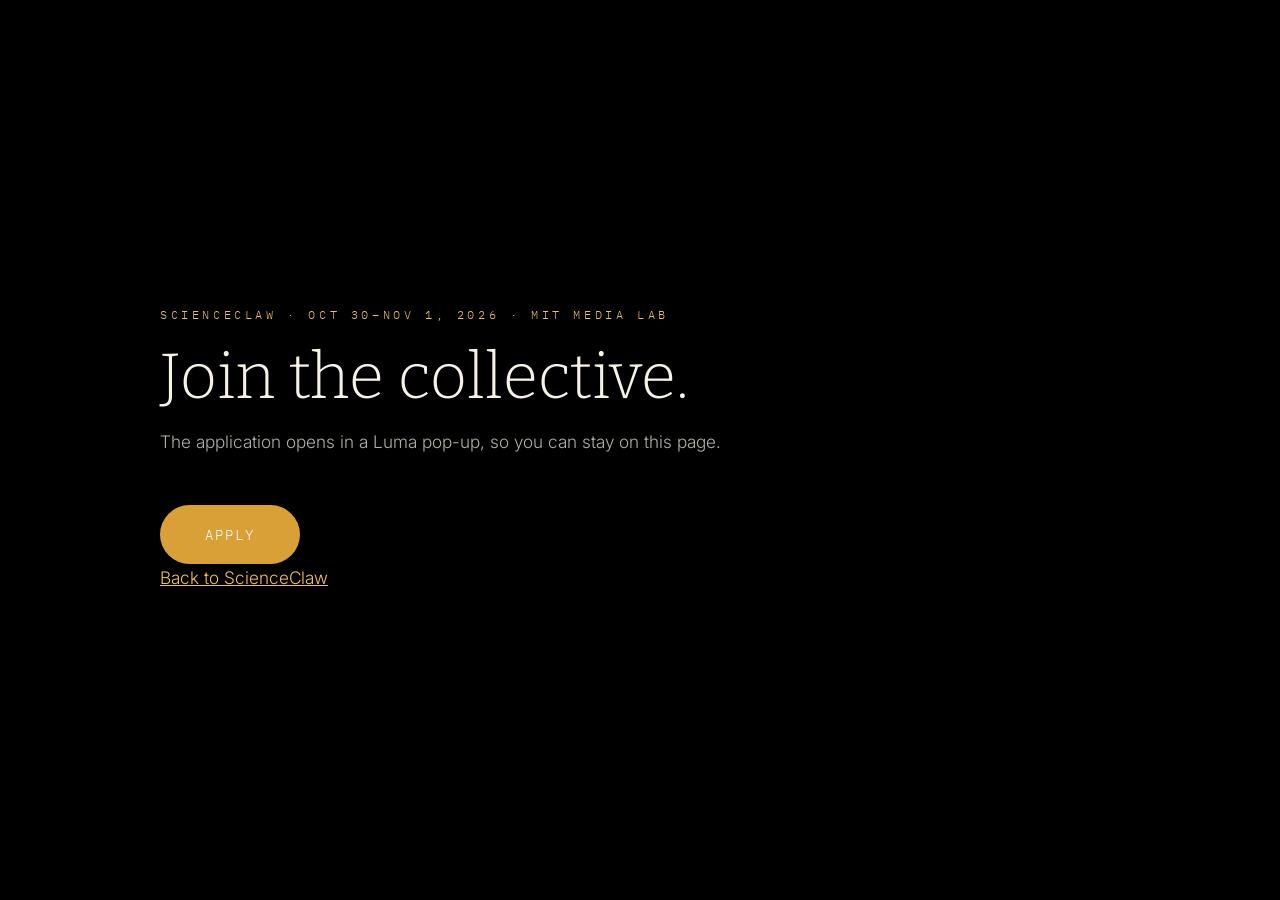
==== commit e31e0a5b: "Update current ScienceClaw site and remove obsolete versions" ====
--- a/swarm/apply.html
+++ b/swarm/apply.html
@@ -3,350 +3,23 @@
 <head>
   <meta charset="UTF-8" />
   <meta name="viewport" content="width=device-width, initial-scale=1.0" />
-  <title>Apply — ScienceClaw · The Internet of Agents Hackathon</title>
-  <meta name="description" content="Apply to the ScienceClaw hackathon. MIT Media Lab, Oct 30 – Nov 1, 2026." />
-  <link rel="canonical" href="https://scienceclawhack.ai/apply.html" />
-  <link rel="icon" type="image/svg+xml" href="assets/logos/scienceclaw-favicon.svg?v=7" />
-  <link rel="icon" type="image/png" sizes="32x32" href="assets/logos/scienceclaw-favicon-32.png?v=7" />
-  <link rel="icon" type="image/x-icon" href="assets/logos/favicon.ico?v=7" />
-  <link rel="apple-touch-icon" sizes="180x180" href="assets/logos/apple-touch-icon.png?v=7" />
+  <title>Apply — ScienceClaw</title>
+  <meta name="description" content="Apply to ScienceClaw at the MIT Media Lab, October 30–November 1, 2026." />
   <link rel="preconnect" href="https://fonts.googleapis.com" />
   <link rel="preconnect" href="https://fonts.gstatic.com" crossorigin />
-  <link href="https://fonts.googleapis.com/css2?family=Bitter:ital,opsz,wght@0,6..12,300;0,6..12,400;0,6..12,600;1,6..12,300;1,6..12,400&family=Inter:wght@300;400;500;600&family=IBM+Plex+Mono:wght@400;700&display=swap" rel="stylesheet" />
-  <link rel="stylesheet" href="css/styles.css" />
+  <link href="https://fonts.googleapis.com/css2?family=Bitter:ital,opsz,wght@0,6..12,300;0,6..12,400;0,6..12,600;1,6..12,300;1,6..12,400&family=DM+Serif+Display&family=Inter:wght@300;400;500;600&family=IBM+Plex+Mono:wght@400;700&display=swap" rel="stylesheet" />
+  <link rel="stylesheet" href="css/styles.css?v=20261010-hero-apply-centered" />
 </head>
 <body class="apply-page">
-
-  <!-- Unified identity and navigation header -->
-  <header class="nav nav--scrolled">
-    <div class="nav__identity-row" aria-label="Hackathon organizers">
-      <a class="identity identity--scienceclaw" href="index.html" aria-label="ScienceClaw Hackathon home">
-        <img class="identity__scienceclaw-mark" src="assets/logos/scienceclaw-mark.svg" alt="" />
-        <span class="identity__scienceclaw-word">ScienceClaw</span>
-      </a>
-      <div class="identity__institutions">
-        <a class="identity identity--mit" href="https://www.mit.edu/" target="_blank"
-          rel="noopener noreferrer" aria-label="Visit the MIT website">
-          <img src="assets/logos/mit-lockup.svg" alt="Massachusetts Institute of Technology" />
-        </a>
-        <a class="identity identity--lamm" href="https://lamm.mit.edu/" target="_blank"
-          rel="noopener noreferrer" aria-label="Visit the LAMM website">
-          <img class="identity__lamm-logo" src="assets/logos/LOGO_LAMM_full_black.svg"
-            alt="Laboratory for Atomistic and Molecular Mechanics" />
-        </a>
-        <a class="identity identity--e14" href="https://www.e14.vc/" target="_blank"
-          rel="noopener noreferrer" aria-label="Visit the E14 Fund website">
-          <img src="assets/logos/e14-logo.svg" alt="E14 Fund" />
-        </a>
-      </div>
-      <a class="nav__mobile-action" href="index.html">Back to site</a>
-    </div>
-    <div class="nav__bar nav__bar--apply">
-      <span class="nav__date">Oct 30 – Nov 1, 2026</span>
-      <nav class="nav__links" aria-label="Application navigation">
-        <a href="index.html">Back to site</a>
-      </nav>
-    </div>
-  </header>
-
   <main class="apply-main">
-    <section class="apply-page__inner">
-      <span class="apply__kicker">ScienceClaw · Oct 30 – Nov 1, 2026 · MIT Media Lab</span>
-      <h1 class="apply-page__title">Apply to build</h1>
-      <p class="apply-page__sub">Apply individually or register your existing team of 2–5. Add up to four teammates below.</p>
-
-      <form class="apply-form" id="app-form" action="https://formspree.io/f/mljeldnn" method="POST">
-        <input type="hidden" name="_subject" value="New ScienceClaw Hackathon application" />
-        <label class="form-honeypot" aria-hidden="true">
-          Leave this field empty
-          <input name="_gotcha" type="text" tabindex="-1" autocomplete="off" />
-        </label>
-
-        <section class="apply-form__section" aria-labelledby="personal-info-heading">
-          <h2 class="apply-form__section-title" id="personal-info-heading">Personal Information</h2>
-
-          <div class="apply-form__grid">
-            <label class="field">
-              <span class="field__label">First name <b>*</b></span>
-              <input name="first_name" type="text" autocomplete="given-name" required />
-            </label>
-            <label class="field">
-              <span class="field__label">Last name <b>*</b></span>
-              <input name="last_name" type="text" autocomplete="family-name" required />
-            </label>
-            <label class="field">
-              <span class="field__label">Email <b>*</b></span>
-              <input name="email" type="email" autocomplete="email" required />
-            </label>
-            <label class="field">
-              <span class="field__label">Major or industry <b>*</b></span>
-              <input name="major_or_industry" type="text" required />
-            </label>
-          </div>
-
-          <fieldset class="question-group">
-            <legend class="field__label">Which institution are you from? <b>*</b></legend>
-            <div class="apply-form__choices">
-              <label class="chk"><input type="radio" name="institution" value="MIT" required /><span>MIT</span></label>
-              <label class="chk"><input type="radio" name="institution" value="Harvard" /><span>Harvard</span></label>
-              <label class="chk"><input id="institution-other-choice" type="radio" name="institution" value="Other" /><span>Other</span></label>
-            </div>
-            <label class="field field--other">
-              <span class="field__label">Other institution</span>
-              <input id="institution-other" name="institution_other" type="text" autocomplete="organization" />
-            </label>
-          </fieldset>
-
-          <div class="apply-form__grid">
-            <label class="field">
-              <span class="field__label">Graduation year <b>*</b></span>
-              <input name="graduation_year" type="text" inputmode="numeric" placeholder="e.g. 2028 or N/A" required />
-            </label>
-            <label class="field">
-              <span class="field__label">Companies you have worked for</span>
-              <textarea name="companies" rows="3"></textarea>
-            </label>
-          </div>
-
-          <div class="apply-form__grid">
-            <label class="field"><span class="field__label">Personal website</span><input name="personal_website" type="url" placeholder="https://" /></label>
-            <label class="field"><span class="field__label">GitHub</span><input name="github" type="url" placeholder="https://github.com/" /></label>
-            <label class="field"><span class="field__label">LinkedIn</span><input name="linkedin" type="url" placeholder="https://linkedin.com/in/" /></label>
-            <label class="field"><span class="field__label">Instagram</span><input name="instagram" type="url" placeholder="https://instagram.com/" /></label>
-          </div>
-
-          <div class="team-registration" aria-labelledby="team-registration-title">
-            <div class="team-registration__heading">
-              <div>
-                <h3 class="team-registration__title" id="team-registration-title">Register teammates</h3>
-                <p class="field__hint">Optional. Add up to four people in addition to yourself. Enter each teammate’s name and email.</p>
-              </div>
-              <div class="team-registration__controls">
-                <span class="field__hint" id="team-member-count" role="status" aria-live="polite">0 teammates added</span>
-                <button class="btn btn--ghost" id="add-team-member" type="button">Add teammate</button>
-              </div>
-            </div>
-            <div class="team-members" id="team-members"></div>
-            <template id="team-member-template">
-              <fieldset class="team-member">
-                <legend class="field__label">Teammate __INDEX__</legend>
-                <button class="team-member__remove" type="button" aria-label="Remove teammate __INDEX__">Remove</button>
-                <div class="apply-form__grid">
-                  <label class="field">
-                    <span class="field__label">First name <b>*</b></span>
-                    <input name="team_member___INDEX___first_name" type="text" autocomplete="given-name" required />
-                  </label>
-                  <label class="field">
-                    <span class="field__label">Last name <b>*</b></span>
-                    <input name="team_member___INDEX___last_name" type="text" autocomplete="family-name" required />
-                  </label>
-                  <label class="field field--full">
-                    <span class="field__label">Email <b>*</b></span>
-                    <input name="team_member___INDEX___email" type="email" autocomplete="email" required />
-                  </label>
-                </div>
-              </fieldset>
-            </template>
-          </div>
-        </section>
-
-        <section class="apply-form__section" aria-labelledby="problem-heading">
-          <h2 class="apply-form__section-title" id="problem-heading">Problem &amp; Experience</h2>
-
-          <label class="field field--full">
-            <span class="field__label">What is a difficult, meaningful problem you would like to solve at the hackathon, and why is it significant? What have you built, researched, or accomplished that demonstrates your ability to tackle this problem? <b>*</b></span>
-            <textarea name="problem_and_experience" rows="8" maxlength="2400" required></textarea>
-          </label>
-
-          <label class="field field--full">
-            <span class="field__label">Why would a decentralized agent collective be particularly well-suited to solving this problem? <b>*</b></span>
-            <textarea name="collective_suitability" rows="6" maxlength="1800" required></textarea>
-          </label>
-        </section>
-
-        <section class="apply-form__section" aria-labelledby="expertise-heading">
-          <h2 class="apply-form__section-title" id="expertise-heading">Skills &amp; Expertise</h2>
-
-          <fieldset class="question-group">
-            <legend class="field__label">What expertise or capabilities would you bring to a team? <b>*</b></legend>
-            <span class="field__hint">Select all that apply.</span>
-            <div class="apply-form__checks apply-form__checks--expertise">
-              <label class="chk"><input type="checkbox" name="expertise" value="AI / Machine Learning" /><span>AI / Machine Learning</span></label>
-              <label class="chk"><input type="checkbox" name="expertise" value="Agentic Systems" /><span>Agentic Systems</span></label>
-              <label class="chk"><input type="checkbox" name="expertise" value="Software / Coding" /><span>Software / Coding</span></label>
-              <label class="chk"><input type="checkbox" name="expertise" value="Data Science" /><span>Data Science</span></label>
-              <label class="chk"><input type="checkbox" name="expertise" value="Biology" /><span>Biology</span></label>
-              <label class="chk"><input type="checkbox" name="expertise" value="Chemistry" /><span>Chemistry</span></label>
-              <label class="chk"><input type="checkbox" name="expertise" value="Materials Science" /><span>Materials Science</span></label>
-              <label class="chk"><input type="checkbox" name="expertise" value="Physics" /><span>Physics</span></label>
-              <label class="chk"><input type="checkbox" name="expertise" value="Mathematics" /><span>Mathematics</span></label>
-              <label class="chk"><input type="checkbox" name="expertise" value="Scientific Research / Experimentation" /><span>Scientific Research / Experimentation</span></label>
-              <label class="chk"><input type="checkbox" name="expertise" value="Robotics" /><span>Robotics</span></label>
-              <label class="chk"><input type="checkbox" name="expertise" value="Electronics / Embedded Systems" /><span>Electronics / Embedded Systems</span></label>
-              <label class="chk"><input type="checkbox" name="expertise" value="Mechanical Engineering" /><span>Mechanical Engineering</span></label>
-              <label class="chk"><input type="checkbox" name="expertise" value="Electrical Engineering" /><span>Electrical Engineering</span></label>
-              <label class="chk"><input type="checkbox" name="expertise" value="Manufacturing / Fabrication" /><span>Manufacturing / Fabrication</span></label>
-              <label class="chk"><input type="checkbox" name="expertise" value="Design / UX" /><span>Design / UX</span></label>
-              <label class="chk"><input type="checkbox" name="expertise" value="Product / Entrepreneurship" /><span>Product / Entrepreneurship</span></label>
-              <label class="chk"><input id="expertise-other-choice" type="checkbox" name="expertise" value="Other" /><span>Other</span></label>
-            </div>
-            <label class="field field--other">
-              <span class="field__label">Other expertise</span>
-              <input id="expertise-other" name="expertise_other" type="text" />
-            </label>
-          </fieldset>
-
-          <label class="field field--full">
-            <span class="field__label">What kind of collaborator or expertise would complement you?</span>
-            <input name="complementary_collaborator" type="text" />
-          </label>
-        </section>
-
-        <section class="apply-form__section" aria-labelledby="opt-in-heading">
-          <h2 class="apply-form__section-title" id="opt-in-heading">Opt In</h2>
-          <fieldset class="question-group">
-            <legend class="field__label">I agree to be added to the event directory, which may be shared with the event sponsors <b>*</b></legend>
-            <div class="apply-form__choices">
-              <label class="chk"><input type="radio" name="public_sharing_consent" value="Yes" required /><span>Yes</span></label>
-              <label class="chk"><input type="radio" name="public_sharing_consent" value="No" /><span>No</span></label>
-            </div>
-          </fieldset>
-        </section>
-
-        <div class="apply-form__row">
-          <button class="btn btn--solid btn--big" id="app-submit" type="submit">Send application</button>
-          <span class="apply-form__status" id="app-status" role="status" aria-live="polite"></span>
-        </div>
-      </form>
-
-      <div class="apply-done" id="app-done" tabindex="-1" hidden>
-        <p class="apply__kicker">Received</p>
-        <h2 class="apply-page__title">Application received</h2>
-        <p class="apply-page__sub">Your application was recorded successfully. Watch your email for updates.</p>
-      </div>
+    <section class="apply-page__inner" aria-labelledby="apply-title">
+      <span class="apply__kicker">ScienceClaw · Oct 30–Nov 1, 2026 · MIT Media Lab</span>
+      <h1 class="apply-page__title" id="apply-title">Join the collective.</h1>
+      <p class="apply-page__sub">The application opens in a Luma pop-up, so you can stay on this page.</p>
+      <a class="btn btn--solid btn--big luma-checkout--button" href="https://luma.com/event/evt-lrhAXSeA3Dq8uSI" data-luma-action="checkout" data-luma-event-id="evt-lrhAXSeA3Dq8uSI">Apply</a>
+      <p class="apply-page__sub"><a href="index.html">Back to ScienceClaw</a></p>
     </section>
   </main>
-
-  <footer class="footer">
-    <span>ScienceClaw · Oct 30 – Nov 1, 2026 · MIT Media Lab</span>
-    <span>The Internet of Agents</span>
-    <nav class="footer__compliance" aria-label="Site information">
-      <span>Contact: <a href="mailto:scienceclaw@mit.edu">scienceclaw@mit.edu</a></span>
-      <a href="https://accessibility.mit.edu/">Accessibility</a>
-    </nav>
-  </footer>
-
-  <script>
-    const form = document.getElementById("app-form");
-    const submit = document.getElementById("app-submit");
-    const status = document.getElementById("app-status");
-    const done = document.getElementById("app-done");
-    const institutionOtherChoice = document.getElementById("institution-other-choice");
-    const institutionOther = document.getElementById("institution-other");
-    const expertiseOtherChoice = document.getElementById("expertise-other-choice");
-    const expertiseOther = document.getElementById("expertise-other");
-    const expertiseChoices = [...form.querySelectorAll("input[name=expertise]")];
-    const teamMembers = document.getElementById("team-members");
-    const teamMemberTemplate = document.getElementById("team-member-template");
-    const addTeamMemberButton = document.getElementById("add-team-member");
-    const teamMemberCount = document.getElementById("team-member-count");
-    const maxTeamMembers = 4;
-
-    const renumberTeamMembers = () => {
-      const members = [...teamMembers.querySelectorAll(".team-member")];
-      members.forEach((member, index) => {
-        const memberNumber = index + 1;
-        member.querySelector("legend").textContent = `Teammate ${memberNumber}`;
-        member.querySelectorAll("[name]").forEach((input) => {
-          input.name = input.name.replace(/team_member_\d+_/, `team_member_${memberNumber}_`);
-        });
-        member.querySelector(".team-member__remove").setAttribute(
-          "aria-label",
-          `Remove teammate ${memberNumber}`
-        );
-      });
-
-      addTeamMemberButton.disabled = members.length >= maxTeamMembers;
-      teamMemberCount.textContent = `${members.length} teammate${members.length === 1 ? "" : "s"} added`;
-    };
-
-    addTeamMemberButton.addEventListener("click", () => {
-      if (teamMembers.querySelectorAll(".team-member").length >= maxTeamMembers) return;
-
-      const member = teamMemberTemplate.content.firstElementChild.cloneNode(true);
-      const memberNumber = teamMembers.querySelectorAll(".team-member").length + 1;
-      member.querySelector("legend").textContent = `Teammate ${memberNumber}`;
-      member.querySelectorAll("[name]").forEach((input) => {
-        input.name = input.name.replaceAll("__INDEX__", memberNumber);
-      });
-      member.querySelector(".team-member__remove").setAttribute(
-        "aria-label",
-        `Remove teammate ${memberNumber}`
-      );
-      teamMembers.append(member);
-      renumberTeamMembers();
-      member.querySelector('input[name$="first_name"]').focus();
-    });
-
-    teamMembers.addEventListener("click", (event) => {
-      if (!event.target.closest(".team-member__remove")) return;
-      event.target.closest(".team-member").remove();
-      renumberTeamMembers();
-      addTeamMemberButton.focus();
-    });
-
-    const updateOtherRequirements = () => {
-      institutionOther.required = institutionOtherChoice.checked;
-      expertiseOther.required = expertiseOtherChoice.checked;
-    };
-
-    const validateExpertise = () => {
-      const hasExpertise = expertiseChoices.some((choice) => choice.checked);
-      expertiseChoices[0].setCustomValidity(hasExpertise ? "" : "Choose at least one area of expertise.");
-    };
-
-
-    form.querySelectorAll("input[name=institution]").forEach((choice) => {
-      choice.addEventListener("change", updateOtherRequirements);
-    });
-    expertiseChoices.forEach((choice) => {
-      choice.addEventListener("change", () => {
-        updateOtherRequirements();
-        validateExpertise();
-      });
-    });
-
-    form.addEventListener("submit", async (event) => {
-      event.preventDefault();
-      updateOtherRequirements();
-      validateExpertise();
-      if (!form.reportValidity()) return;
-
-      submit.disabled = true;
-      submit.textContent = "Sending…";
-      status.textContent = "Submitting your application…";
-      status.classList.remove("apply-form__status--error");
-
-      try {
-        const response = await fetch(form.action, {
-          method: form.method,
-          body: new FormData(form),
-          headers: { Accept: "application/json" }
-        });
-
-        if (!response.ok) throw new Error("Submission failed");
-
-        form.reset();
-        form.hidden = true;
-        done.hidden = false;
-        done.focus();
-      } catch (error) {
-        status.textContent = "Unable to send your application. Please try again.";
-        status.classList.add("apply-form__status--error");
-        submit.disabled = false;
-        submit.textContent = "Send application";
-      }
-    });
-  </script>
+  <script id="luma-checkout" src="https://embed.lu.ma/checkout-button.js"></script>
 </body>
 </html>
--- a/swarm/css/styles.css
+++ b/swarm/css/styles.css
@@ -165,10 +165,11 @@
 
 .identity__institutions {
   min-width: 0;
+  margin-left: 2rem;
   display: flex;
   align-items: center;
-  justify-content: center;
-  gap: clamp(1.5rem, 2vw, 2rem);
+  justify-content: flex-start;
+  gap: clamp(2rem, 3vw, 3rem);
 }
 
 .identity__institutions > .identity {
@@ -242,7 +243,7 @@
   display: flex;
   align-items: center;
   justify-content: flex-end;
-  gap: clamp(1.25rem, 2vw, 2.5rem);
+  gap: clamp(0.75rem, 1.1vw, 1.25rem);
   border-left: 1px solid rgba(217, 160, 56, 0.12);
 }
 
@@ -253,14 +254,14 @@
 .nav__links {
   display: flex;
   justify-self: center;
-  gap: clamp(0.9rem, 1.45vw, 1.55rem);
+  gap: clamp(0.55rem, 0.75vw, 0.75rem);
 }
 
 .nav__links a {
   color: var(--ink-dim);
   text-decoration: none;
-  font-size: 0.78rem;
-  letter-spacing: 0.12em;
+  font-size: 0.68rem;
+  letter-spacing: 0.08em;
   text-transform: uppercase;
   transition: color 0.25s;
 }
@@ -293,7 +294,7 @@
   display: none;
 }
 
-@media (max-width: 1240px) {
+@media (max-width: 1400px) {
   .nav {
     display: block;
   }
@@ -321,7 +322,8 @@
   .identity__institutions {
     grid-column: 1 / -1;
     grid-row: 2;
-    gap: clamp(1.25rem, 6vw, 4rem);
+    justify-content: flex-start;
+    gap: clamp(2rem, 6vw, 4.5rem);
   }
 
   .identity__scienceclaw-mark {
@@ -366,15 +368,40 @@
   }
 
   .nav__bar {
-    display: none;
-  }
+    display: flex;
+    min-height: 42px;
+    padding: 0 1rem;
+    justify-content: flex-start;
+    gap: 0;
+    overflow: hidden;
+    border-top: 1px solid var(--line);
+    border-left: 0;
+  }
+
+  .nav__links {
+    width: 100%;
+    justify-content: flex-start;
+    gap: 1rem;
+    overflow-x: auto;
+    scrollbar-width: none;
+    -webkit-overflow-scrolling: touch;
+  }
+
+  .nav__links::-webkit-scrollbar { display: none; }
+
+  .nav__links a {
+    flex: 0 0 auto;
+    font-size: 0.68rem;
+  }
+
+  .nav__cta { display: none; }
 
   .hero {
-    padding-top: 8.5rem;
+    padding-top: 10rem;
   }
 
   .apply-main {
-    padding-top: 8.5rem;
+    padding-top: 10rem;
   }
 }
 
@@ -394,7 +421,8 @@
   .identity__institutions {
     grid-column: 1 / -1;
     flex-wrap: wrap;
-    gap: 0.35rem;
+    justify-content: flex-start;
+    gap: 1.25rem;
   }
 
   .nav__mobile-action {
@@ -403,7 +431,7 @@
 
 }
 
-@media (min-width: 1241px) and (max-width: 1500px) {
+@media (min-width: 1401px) and (max-width: 1500px) {
   .nav__identity-row {
     padding-inline: 1rem;
     grid-template-columns: 185px minmax(0, 1fr);
@@ -416,7 +444,7 @@
     letter-spacing: 0.22em;
   }
 
-  .identity__institutions { gap: 22px; }
+  .identity__institutions { justify-content: flex-start; gap: 40px; }
   .identity--mit img { height: 28px; }
 
   .identity--lamm .identity__lamm-logo { width: 175px; }
@@ -545,7 +573,7 @@
   border-top: 1px solid var(--line);
 }
 
-.apply-form__section:first-of-type { padding-top: 0; border-top: 0; }
+.apply-form > .apply-form__section:first-of-type { padding-top: 0; border-top: 0; }
 
 .apply-form__section-title {
   font-family: var(--serif);
@@ -715,8 +743,30 @@
 
 
 .hero__actions {
-  display: flex; gap: 1rem; margin-top: 2rem;
+  display: flex; justify-content: center; width: 100%; gap: 1rem; margin-top: 2rem;
   animation: fadeUp 1s ease 0.6s both;
+}
+
+.hero__deadline {
+  display: inline-flex;
+  align-items: center;
+  gap: 0.4rem;
+  margin: 1rem 0 0;
+  padding: 0.55rem 1rem;
+  border: 1px solid rgba(217, 160, 56, 0.55);
+  border-radius: 999px;
+  background: rgba(217, 160, 56, 0.12);
+  color: var(--accent-soft);
+  font-family: var(--mono);
+  font-size: clamp(0.72rem, 1.15vw, 0.88rem);
+  letter-spacing: 0.04em;
+  text-shadow: none;
+  animation: fadeUp 1s ease 0.7s both;
+}
+
+.hero__deadline strong {
+  color: var(--ink);
+  font-weight: 700;
 }
 
 .hero__stats {
@@ -797,6 +847,8 @@
 
 .btn--big { padding: 1.1rem 2.8rem; font-size: 0.9rem; }
 
+.apply .luma-checkout--button { font-size: 1rem; }
+
 /* ---------- Ticker ---------- */
 
 .ticker {
@@ -827,7 +879,7 @@
 .section {
   max-width: 1080px;
   margin: 0 auto;
-  padding: 9rem 2rem 6rem;
+  padding: 10rem 2rem 8rem;
   scroll-margin-top: 4rem;
 }
 
@@ -835,7 +887,7 @@
   display: flex;
   align-items: baseline;
   gap: 1.4rem;
-  margin-bottom: 3rem;
+  margin-bottom: 3.5rem;
   border-bottom: 1px solid var(--line);
   padding-bottom: 1.4rem;
 }
@@ -848,10 +900,11 @@
 }
 
 .section__title {
-  font-family: var(--serif);
-  font-weight: 300;
+  font-family: "DM Serif Display", var(--serif);
+  font-weight: 400;
   font-size: clamp(2rem, 4.5vw, 3.2rem);
-  letter-spacing: -0.01em;
+  letter-spacing: -0.02em;
+  line-height: 1.15;
 }
 
 .section__body { max-width: 780px; }
@@ -869,11 +922,98 @@
   color: var(--accent-warm);
 }
 
-.section__body p + p { margin-top: 1.2rem; }
+.section__body p + p { margin-top: 1.6rem; }
 
 .section__body p { color: var(--ink-dim); }
 
 .section__body strong { color: var(--ink); font-weight: 500; }
+
+.section__group {
+  margin-top: 5rem;
+  scroll-margin-top: 9rem;
+}
+
+.section__head + .section__group { margin-top: 0; }
+
+.section__subhead {
+  margin-bottom: 1.8rem;
+  padding-bottom: 1rem;
+  border-bottom: 1px solid var(--line);
+}
+
+.section__subtitle {
+  color: var(--ink);
+  font-family: "DM Serif Display", var(--serif);
+  font-size: clamp(1.55rem, 2.8vw, 2.1rem);
+  font-weight: 400;
+  line-height: 1.25;
+}
+
+.schedule-grid {
+  display: grid;
+  grid-template-columns: repeat(3, minmax(0, 1fr));
+  gap: 1rem;
+}
+
+.schedule-day {
+  padding: 1.5rem;
+  border: 1px solid var(--line);
+  border-radius: 14px;
+  background: var(--panel);
+  backdrop-filter: blur(10px);
+  -webkit-backdrop-filter: blur(10px);
+}
+
+.schedule-day__focus {
+  margin-bottom: 0.15rem;
+  color: var(--ink-faint);
+  font-family: var(--mono);
+  font-size: 0.62rem;
+  letter-spacing: 0.16em;
+}
+
+.schedule-day__title {
+  margin-bottom: 1rem;
+  padding-bottom: 0.85rem;
+  border-bottom: 1px solid var(--line);
+  color: var(--accent-warm);
+  font-family: "DM Serif Display", var(--serif);
+  font-size: 1.55rem;
+  font-weight: 400;
+}
+
+.schedule-events {
+  display: grid;
+  gap: 1rem;
+  list-style: none;
+}
+
+.schedule-events li {
+  display: grid;
+  grid-template-columns: 7rem minmax(0, 1fr);
+  align-items: start;
+  gap: 0.6rem;
+}
+
+.schedule-events time {
+  color: var(--accent-soft);
+  font-family: var(--mono);
+  font-size: 0.82rem;
+  line-height: 1.55;
+  white-space: nowrap;
+}
+
+.schedule-event__details {
+  display: grid;
+  gap: 0.15rem;
+  min-width: 0;
+}
+
+.schedule-event__name {
+  color: var(--ink);
+  font-size: 0.88rem;
+  line-height: 1.5;
+}
 
 .note {
   margin-top: 2.5rem;
@@ -883,35 +1023,552 @@
   padding-left: 1.1rem;
 }
 
-.section.community-partner {
-  padding-top: 4rem;
-  padding-bottom: 4rem;
-}
-
-.community-partner .section__head { margin-bottom: 1.5rem; }
-
-.community-partner__card {
+.community-partner .section__subhead { margin-bottom: 1.5rem; }
+
+.sponsor-partners .section__subhead { margin-bottom: 1.5rem; }
+
+.sponsor-grid {
+  display: grid;
+  grid-template-columns: 1fr;
+  align-items: stretch;
+  gap: 0.85rem;
+  width: min(100%, 68rem);
+  margin: 0 auto 0.85rem;
+}
+
+.sponsor-card {
+  display: grid;
+  grid-template-columns: minmax(9rem, 0.26fr) minmax(0, 1fr);
+  grid-template-rows: 1fr;
+  justify-items: stretch;
+  align-items: center;
+  gap: 1.25rem;
+  min-height: 10rem;
+  padding: 1.25rem 1.5rem;
+  border: 1px solid rgba(255, 255, 255, 0.18);
+  border-radius: 12px;
+  background: #080808;
+  text-align: left;
+}
+
+.sponsor-card--nvidia {
+  position: relative;
+  isolation: isolate;
+  overflow: hidden;
+  background: #000;
+}
+
+.sponsor-card--nvidia::before,
+.sponsor-card--nvidia::after {
+  content: "";
+  position: absolute;
+  z-index: 0;
+  width: 0.45rem;
+  aspect-ratio: 1;
+  border-radius: 50%;
+  background: radial-gradient(circle, #fff 0 10%, rgba(230, 238, 255, 0.88) 28%, rgba(230, 238, 255, 0) 72%);
+  opacity: 0.65;
+  pointer-events: none;
+}
+
+.sponsor-card--nvidia::before { top: 1.1rem; right: 1.2rem; }
+.sponsor-card--nvidia::after { bottom: 1.1rem; left: 1.2rem; }
+
+.sponsor-card--gold { border-color: rgba(217, 160, 56, 0.38); }
+
+.sponsor-card__tier {
+  display: inline-block;
+  justify-self: start;
+  align-self: center;
+  width: fit-content;
+  padding: 0.45rem 0.8rem;
+  border: 1px solid rgba(255, 255, 255, 0.3);
+  border-radius: 999px;
+  color: #f3f3f3;
+  font-family: var(--sans);
+  font-size: 0.7rem;
+  font-weight: 600;
+  letter-spacing: 0.08em;
+  text-transform: uppercase;
+}
+
+.sponsor-card__tier--platinum {
+  border-color: rgba(225, 232, 244, 0.62);
+  color: #f4f5f8;
+  background-color: #101217;
+  background-image: linear-gradient(110deg, transparent 25%, rgba(230, 238, 255, 0.28) 50%, transparent 75%);
+  background-size: 240% 100%;
+  animation: platinum-shimmer 6s ease-in-out infinite;
+}
+
+@keyframes platinum-shimmer {
+  0%, 100% { background-position: 100% 50%; }
+  50% { background-position: 0 50%; }
+}
+
+@media (prefers-reduced-motion: reduce) {
+  .sponsor-card__tier--platinum { animation: none; }
+}
+
+.sponsor-card__tier--gold {
+  border-color: rgba(242, 193, 90, 0.42);
+  color: var(--accent-warm);
+}
+
+.sponsor-card__nvidia-stage {
   display: flex;
+  align-items: center;
   justify-content: center;
-  width: min(100%, 22rem);
+  justify-self: center;
+  width: min(100%, 16rem);
+  min-height: 9rem;
+  margin: 0;
+  padding: 0;
+  background: transparent;
+}
+
+.sponsor-card__nvidia-logo {
+  display: block;
+  width: min(100%, 11rem);
+  height: auto;
+}
+
+.sponsor-card__claude-logo {
+  display: block;
+  width: min(100%, 18rem);
+  height: auto;
+  margin: 0 auto;
+}
+
+.sponsor-card__builder-logos {
+  display: grid;
+  grid-template-columns: repeat(6, minmax(0, 1fr));
+  align-items: center;
+  justify-items: center;
+  gap: 1rem 0.5rem;
+  width: 100%;
+  min-height: 12rem;
+  padding-inline: 0.5rem;
+}
+
+.sponsor-card__builder-logo {
+  display: block;
+  grid-column: span 2;
+  width: 100%;
+  max-width: 10rem;
+  height: auto;
+  max-height: 6.5rem;
+  object-fit: contain;
+}
+
+.sponsor-card__builder-formlabs {
+  padding: 0;
+  filter: brightness(0) invert(1);
+  background: transparent;
+}
+
+.sponsor-card__builder-logo--light { filter: brightness(0) invert(1); }
+.sponsor-card__builder-logo--nebius { max-width: 10rem; max-height: 2.5rem; }
+.sponsor-card__builder-logo--second-row { grid-column: 2 / span 2; max-width: 7rem; }
+
+.sponsor-card__builder-logo--google {
+  grid-column: 4 / span 2;
+  width: 100%;
+  max-width: 7rem;
+  height: auto;
+  max-height: 6.5rem;
+}
+
+
+.other-sponsors {
+  display: grid;
+  grid-template-columns: minmax(9rem, 0.26fr) minmax(0, 1fr);
+  grid-template-rows: 1fr;
+  align-items: center;
+  gap: 1.25rem;
+  min-height: 10rem;
+  width: min(100%, 68rem);
+  margin: 0 auto;
+  padding: 1.25rem 1.5rem;
+  border: 1px solid rgba(143, 181, 209, 0.42);
+  border-radius: 12px;
+  background: #080808;
+  text-align: left;
+}
+
+.other-sponsors .sponsor-card__tier {
+  margin: 0;
+}
+
+.sponsor-card__tier--supporter {
+  border-color: rgba(143, 181, 209, 0.58);
+  color: #b8d1e3;
+  background: rgba(143, 181, 209, 0.08);
+}
+
+.other-sponsor-grid {
+  display: grid;
+  grid-template-columns: repeat(3, minmax(0, 1fr));
+  column-gap: clamp(3rem, 7vw, 5.5rem);
+  row-gap: 1.5rem;
+}
+
+.other-sponsor-tile {
+  display: flex;
+  align-items: center;
+  justify-content: center;
+  min-height: 7rem;
+  padding: 0.85rem;
+  border: 0;
+  border-radius: 8px;
+  background: transparent;
+}
+
+.other-sponsor-tile img {
+  display: block;
+  width: 100%;
+  max-width: 14rem;
+  max-height: 5rem;
+  object-fit: contain;
+}
+
+.other-sponsor-tile--mitsoe {
+  min-height: 8rem;
+}
+
+.other-sponsor-tile--mitsoe img {
+  max-width: 18rem;
+  max-height: 6rem;
+}
+
+.other-sponsor-tile--alphaxiv {
+  min-height: 8rem;
+}
+
+.other-sponsor-tile--alphaxiv img {
+  max-width: 18rem;
+  max-height: 6rem;
+}
+
+@media (min-width: 821px) {
+  .other-sponsor-tile--alphaxiv {
+    transform: translateX(-1.5rem);
+  }
+}
+
+.other-sponsor-tile--wordmark {
+  color: #171717;
+  font-family: var(--sans);
+  font-size: clamp(1.6rem, 3vw, 2.25rem);
+  font-weight: 600;
+  letter-spacing: -0.06em;
+}
+
+.partner-grid {
+  display: grid;
+  grid-template-columns: repeat(3, minmax(0, 1fr));
+  align-items: center;
+  gap: clamp(1rem, 3vw, 2.5rem);
+  width: min(100%, 68rem);
   margin-inline: auto;
 }
 
-.community-partner__link {
+.partner-logo {
+  display: flex;
+  align-items: center;
+  justify-content: center;
+  height: 8rem;
+  padding: 0.5rem;
+  border-radius: 8px;
+  background: transparent;
+  transition: transform 0.2s ease;
+}
+
+.partner-logo img {
   display: block;
-  border-radius: 8px;
-}
-
-.community-partner__link img {
-  display: block;
-  width: clamp(6rem, 12vw, 7.5rem);
-  height: auto;
+  width: 100%;
+  max-height: 100%;
   object-fit: contain;
 }
 
-.community-partner__link:focus-visible {
+.partner-logo:hover { transform: translateY(-3px); }
+
+.partner-logo:focus-visible {
   outline: 2px solid var(--accent-soft);
-  outline-offset: 6px;
+  outline-offset: 5px;
+}
+
+.partner-logo--hardmode img { width: 6.5rem; }
+.partner-logo--sundai img { max-width: 12rem; }
+.partner-logo--harvard img { width: 5rem; }
+.partner-logo--umich img { max-width: 9rem; }
+.partner-logo--mit img { max-width: 13rem; filter: brightness(0) invert(1); }
+.partner-logo--reactorfield {
+  padding: 1rem;
+}
+.partner-logo--reactorfield img { max-width: 17rem; max-height: 4rem; }
+
+@media (max-width: 820px) {
+  .partner-grid { grid-template-columns: repeat(3, minmax(0, 1fr)); }
+  .sponsor-grid { grid-template-columns: 1fr; width: min(100%, 68rem); }
+  .sponsor-card { grid-template-columns: 1fr; justify-items: center; text-align: center; }
+  .sponsor-card__tier { justify-self: center; }
+  .sponsor-card__builder-logos { justify-content: center; }
+  .other-sponsors { grid-template-columns: 1fr; }
+  .other-sponsors .sponsor-card__tier { justify-self: center; }
+  .other-sponsor-grid { grid-template-columns: repeat(2, minmax(0, 1fr)); }
+  .schedule-grid { grid-template-columns: repeat(2, minmax(0, 1fr)); }
+  .schedule-day:last-child { grid-column: 1 / -1; }
+}
+
+@media (max-width: 480px) {
+  .partner-grid { grid-template-columns: repeat(2, minmax(0, 1fr)); }
+  .partner-logo--mit { grid-column: 1 / -1; justify-self: center; width: 60%; }
+  .other-sponsor-tile { min-height: 6.5rem; padding: 1rem; }
+  .schedule-grid { grid-template-columns: 1fr; }
+  .schedule-day:last-child { grid-column: auto; }
+}
+
+/* ---------- Prizes and organizers ---------- */
+
+.prize-card {
+  max-width: 780px;
+  margin: 0 auto;
+  padding: clamp(1.6rem, 5vw, 3.6rem);
+  border: 1px solid rgba(255, 223, 138, 0.55);
+  border-radius: 18px;
+  background: linear-gradient(135deg, rgba(217, 160, 56, 0.2), rgba(6, 6, 8, 0.82) 68%);
+  box-shadow: 0 18px 70px rgba(217, 160, 56, 0.1);
+  text-align: center;
+}
+
+.prize-card__eyebrow,
+.prize-card__more {
+  font-family: var(--mono);
+  letter-spacing: 0.13em;
+}
+
+.prize-card__eyebrow {
+  color: var(--accent-warm);
+  font-size: 0.76rem;
+}
+
+.prize-card__amount {
+  margin-top: 0.6rem;
+  color: var(--accent-warm) !important;
+  font-family: "DM Serif Display", var(--serif);
+  font-size: clamp(3.2rem, 10vw, 6.5rem);
+  font-weight: 400;
+  letter-spacing: -0.035em;
+  line-height: 1.12;
+  text-shadow: 0 0 48px rgba(255, 223, 138, 0.16);
+}
+
+.prize-card__amount sup {
+  display: inline-block;
+  margin-left: 0.1em;
+  color: var(--ink-faint);
+  font-size: 0.28em;
+  letter-spacing: 0;
+  vertical-align: super;
+}
+
+.prize-card__condition {
+  max-width: 36rem;
+  margin: 1.4rem auto 0;
+  color: var(--ink-dim);
+  font-size: clamp(0.96rem, 2.2vw, 1.08rem);
+  line-height: 1.65;
+}
+
+.prize-card__more {
+  margin-top: 1.7rem;
+  color: var(--accent-soft);
+  font-size: 0.72rem;
+}
+
+.sponsor-prizes {
+  display: grid;
+  grid-template-columns: repeat(2, minmax(0, 1fr));
+  gap: 1rem;
+  max-width: 780px;
+  margin: 1.25rem auto 0;
+}
+
+.sponsor-prize {
+  min-height: 9rem;
+  padding: 1.35rem 1.5rem;
+  border: 1px solid var(--line);
+  border-radius: 14px;
+  background: var(--panel);
+}
+
+.sponsor-prize__sponsor {
+  color: var(--accent-warm);
+  font-family: var(--mono);
+  font-size: 0.72rem;
+  letter-spacing: 0.13em;
+  text-transform: uppercase;
+}
+
+.sponsor-prize__item {
+  margin: 0.55rem 0 0;
+  color: var(--ink);
+  font-family: var(--serif);
+  font-size: clamp(1.2rem, 2.7vw, 1.7rem);
+  font-weight: 400;
+  line-height: 1.25;
+}
+
+.sponsor-prize__item a {
+  color: inherit;
+  text-decoration-thickness: 0.08em;
+  text-underline-offset: 0.12em;
+}
+
+.sponsor-prize__item a:hover {
+  color: var(--accent-warm);
+}
+
+.sponsor-prize__item a:focus-visible {
+  border-radius: 2px;
+  outline: 2px solid var(--accent-soft);
+  outline-offset: 4px;
+}
+
+.sponsor-prize__details {
+  margin: 0.65rem 0 0;
+  color: var(--ink-dim);
+  font-size: 0.95rem;
+  line-height: 1.55;
+}
+
+@media (max-width: 640px) {
+  .sponsor-prizes { grid-template-columns: 1fr; }
+}
+
+.organizing-team__grid {
+  display: grid;
+  grid-template-columns: repeat(auto-fit, minmax(min(100%, 15rem), 1fr));
+  gap: 1.25rem;
+}
+
+.organizer-card {
+  min-height: 8.5rem;
+  padding: 1.5rem 1.6rem;
+  border: 1px solid var(--line);
+  border-radius: 14px;
+  background: var(--panel);
+  backdrop-filter: blur(10px);
+  -webkit-backdrop-filter: blur(10px);
+  transition: border-color 0.25s ease, transform 0.25s ease;
+}
+
+.organizer-card:hover {
+  transform: translateY(-3px);
+  border-color: rgba(217, 160, 56, 0.45);
+}
+
+.organizer-card h4 {
+  color: #f5f5f5;
+  font-family: "DM Serif Display", var(--serif);
+  font-size: 1.35rem;
+  font-weight: 400;
+  letter-spacing: 0;
+  line-height: 1.25;
+}
+
+.organizer-card h4 a,
+.organizer-card h4 a:visited {
+  color: #f5f5f5;
+  text-decoration: none;
+  transition: color 0.2s ease, opacity 0.2s ease;
+}
+
+.organizer-card h4 a:hover {
+  color: #ffffff;
+  text-decoration: underline;
+  text-decoration-color: rgba(255, 255, 255, 0.6);
+  text-underline-offset: 0.18em;
+}
+
+.organizer-card h4 a:focus-visible {
+  color: #ffffff;
+  outline: 1px solid rgba(255, 255, 255, 0.7);
+  outline-offset: 4px;
+  border-radius: 2px;
+}
+
+.organizer-card p {
+  margin-top: 0.6rem;
+  color: rgba(235, 235, 235, 0.68);
+  font-size: 0.8rem;
+  line-height: 1.55;
+}
+
+/* ---------- FAQ ---------- */
+
+.faq__list {
+  display: grid;
+  gap: 1rem;
+  max-width: 780px;
+}
+
+.faq__item {
+  padding: 1.5rem 1.7rem;
+  border: 1px solid var(--line);
+  border-radius: 12px;
+  background: var(--panel);
+}
+
+.faq__item summary {
+  display: flex;
+  align-items: center;
+  justify-content: space-between;
+  gap: 1rem;
+  color: var(--ink);
+  font-family: var(--serif);
+  font-size: 1.22rem;
+  font-weight: 400;
+  cursor: pointer;
+  list-style: none;
+}
+
+.faq__item summary::-webkit-details-marker {
+  display: none;
+}
+
+.faq__item summary::after {
+  content: "+";
+  flex: 0 0 auto;
+  color: var(--accent-soft);
+  font-family: var(--mono);
+  font-size: 1.45rem;
+  line-height: 1;
+}
+
+.faq__item[open] summary::after {
+  content: "−";
+}
+
+.faq__item summary:focus-visible {
+  outline: 2px solid var(--accent-soft);
+  outline-offset: 5px;
+  border-radius: 2px;
+}
+
+.faq__item summary:hover {
+  color: var(--accent-warm);
+}
+
+.faq__item p {
+  margin-top: 0.65rem;
+  color: var(--ink-dim);
+}
+
+.faq__item a {
+  color: var(--accent-warm);
+  text-underline-offset: 0.2em;
 }
 
 /* ---------- Cards (Format) ---------- */
@@ -919,7 +1576,7 @@
 .card-grid {
   display: grid;
   grid-template-columns: repeat(auto-fit, minmax(280px, 1fr));
-  gap: 1rem;
+  gap: 1.4rem;
   margin-top: 2.6rem;
 }
 
@@ -948,7 +1605,7 @@
   margin-right: 0.5rem;
 }
 
-.card h3 {
+.card h4 {
   display: inline;
   font-family: var(--serif);
   font-weight: 400;
@@ -1002,7 +1659,7 @@
   letter-spacing: 0.2em;
 }
 
-.track h3 {
+.track h4 {
   font-family: var(--serif);
   font-weight: 400;
   font-size: clamp(1.3rem, 2.6vw, 1.7rem);
@@ -1033,7 +1690,7 @@
 
 .rubric__row:last-child { border-bottom: none; }
 
-.rubric__info h3 {
+.rubric__info h4 {
   font-family: var(--serif);
   font-weight: 400;
   font-size: 1.15rem;
@@ -1171,7 +1828,10 @@
   .hero__stats { gap: 1.6rem; flex-wrap: wrap; justify-content: center; }
   .track { grid-template-columns: 1fr; gap: 0.4rem; }
   .rubric__row { grid-template-columns: 1fr; gap: 0.9rem; }
-  .section { padding: 6rem 1.3rem 4rem; }
+  .section { padding: 7.5rem 1.4rem 5rem; }
+  .section__head { margin-bottom: 2.8rem; }
+  .section__group { margin-top: 3.5rem; }
+  .section__head + .section__group { margin-top: 0; }
   .footer { flex-direction: column; gap: 0.5rem; align-items: center; }
   .footer__compliance { justify-content: center; flex-wrap: wrap; gap: 0.5rem 1.25rem; }
 }
